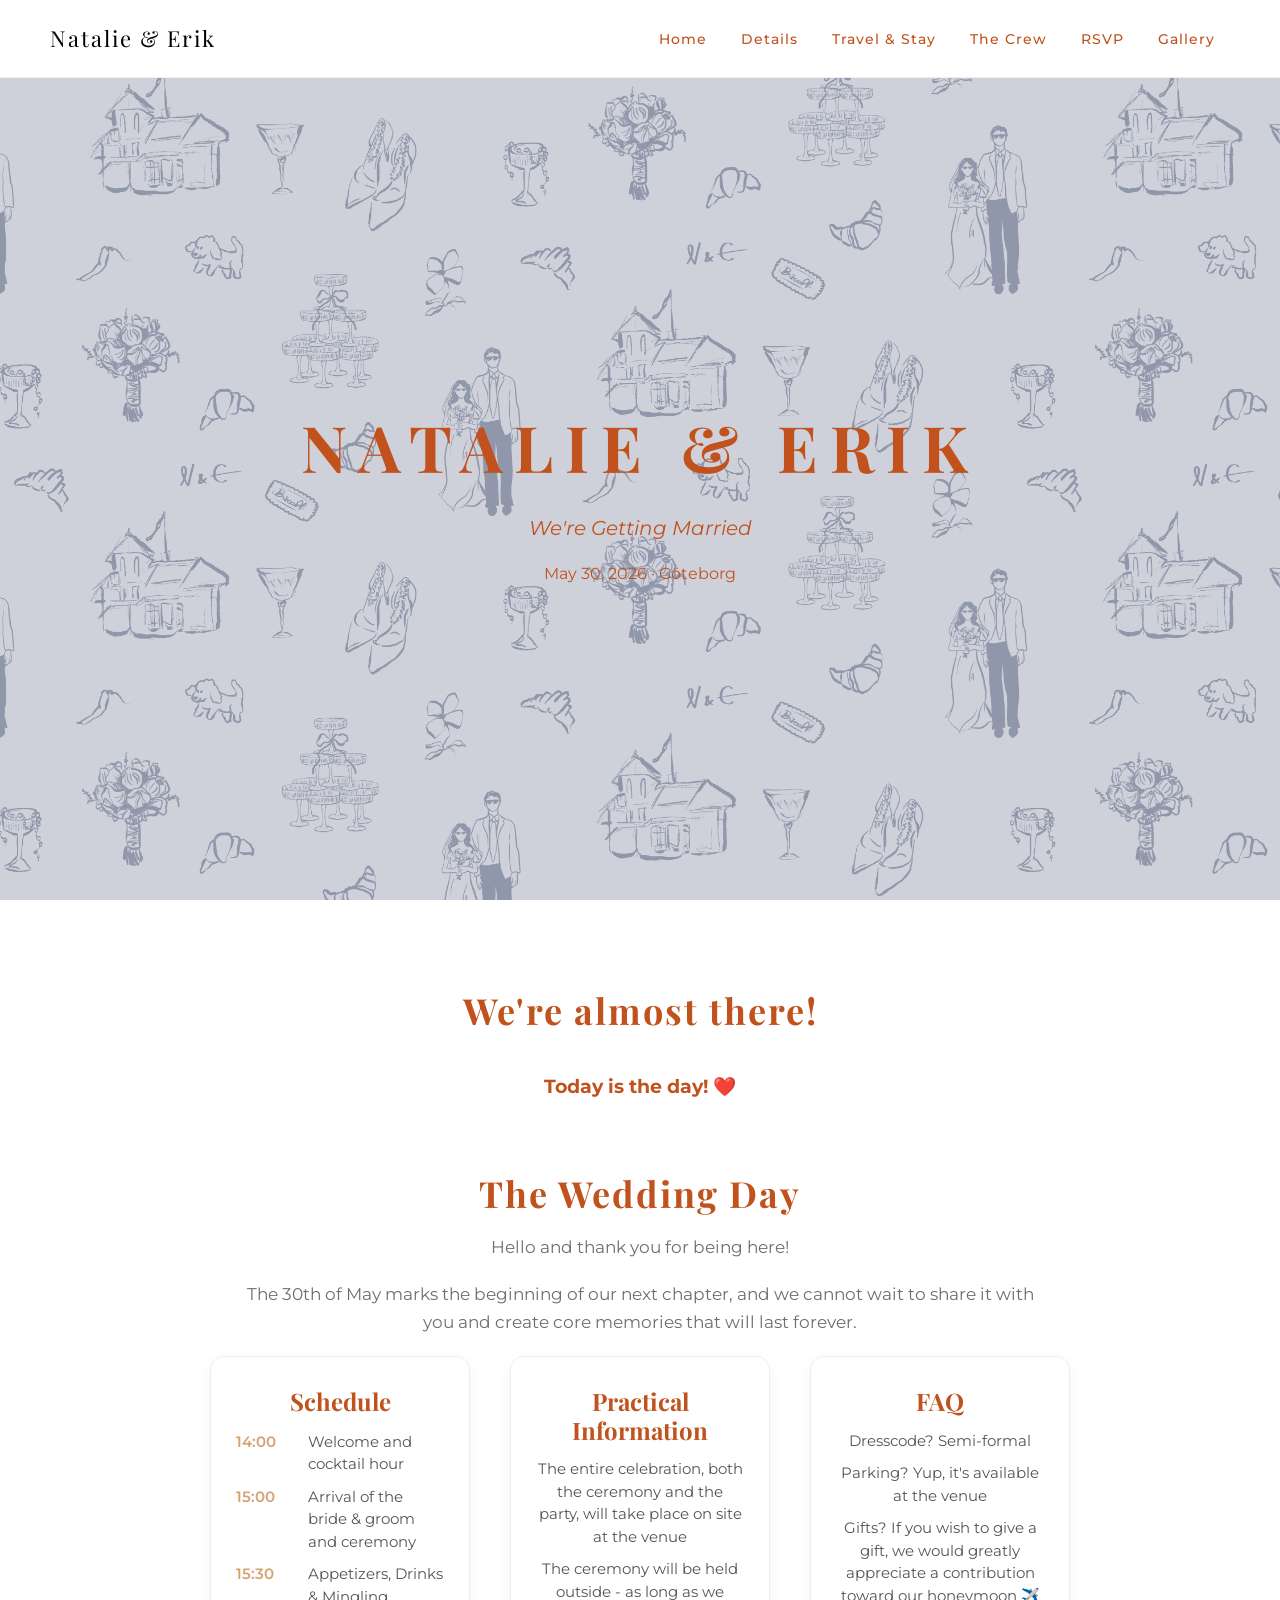
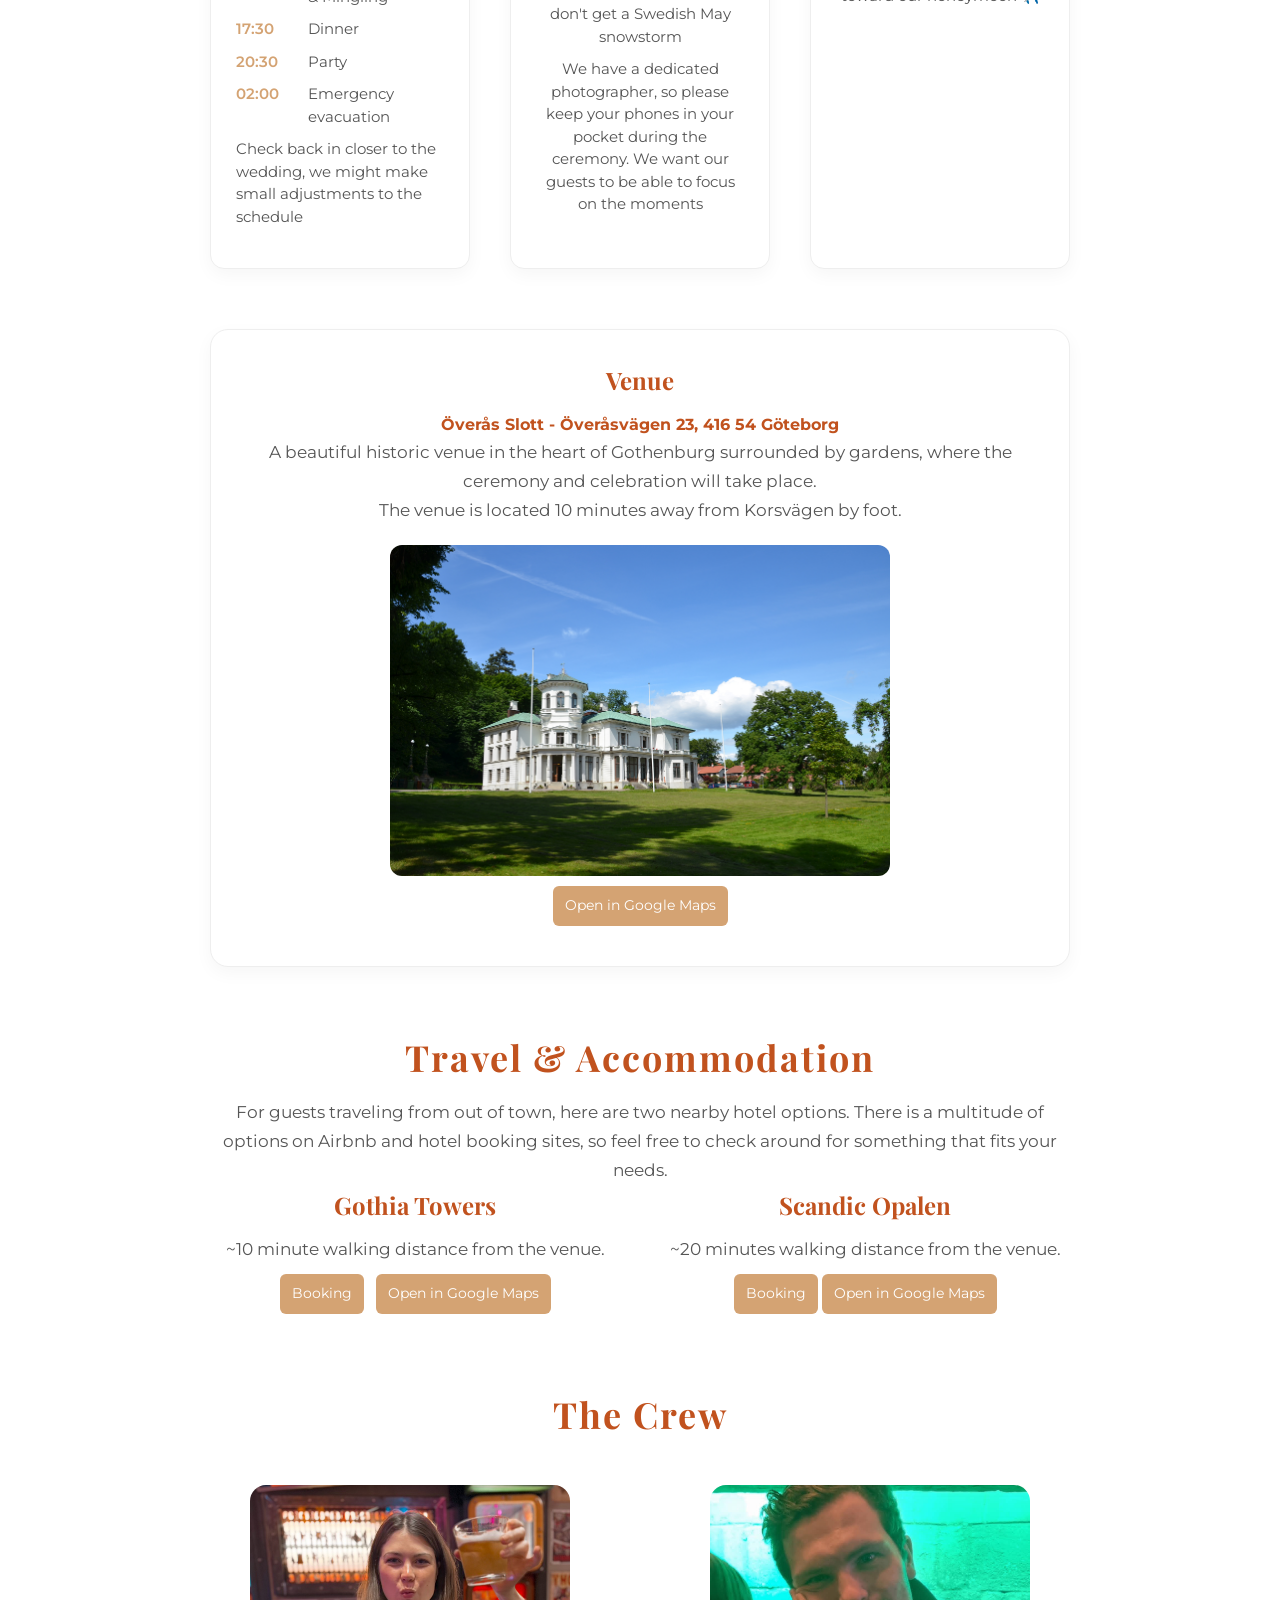
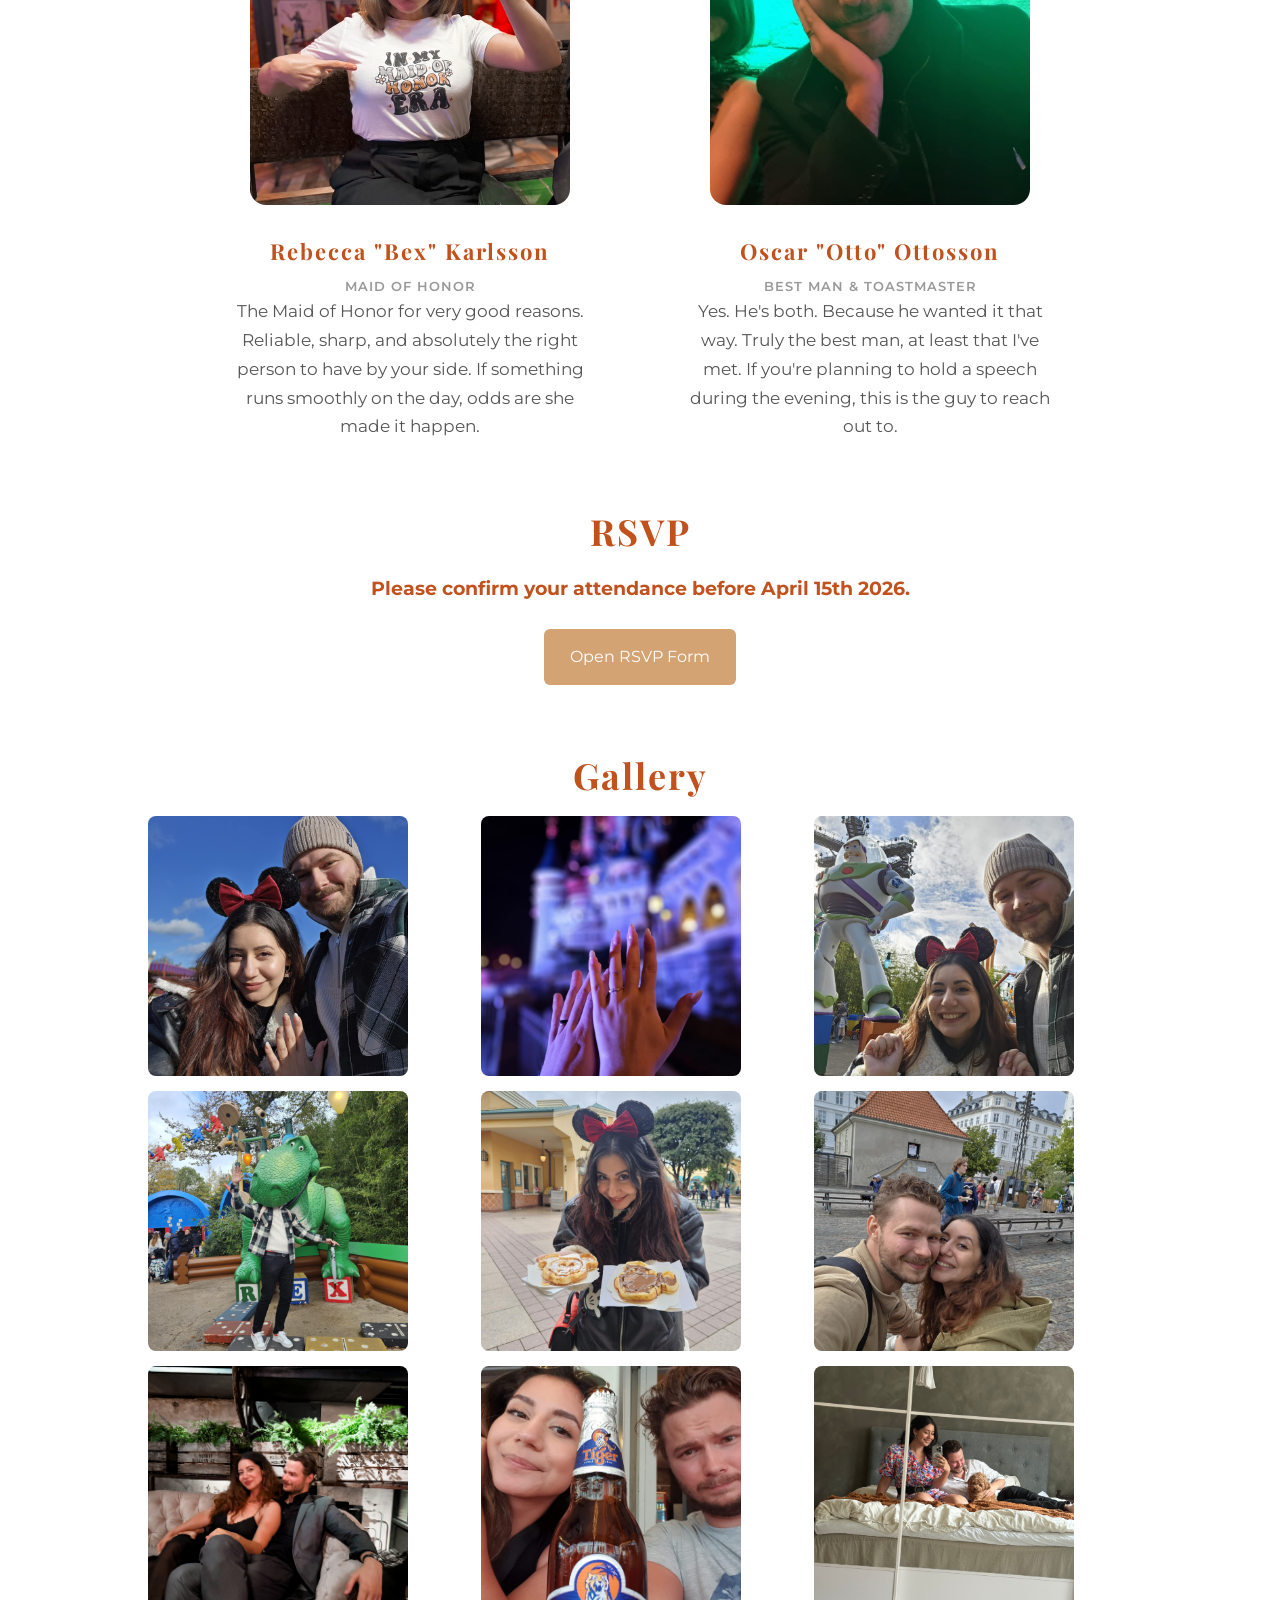
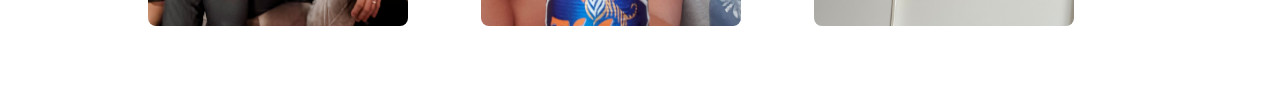
==== index.html @ 3e0910fe "modified:   css/style.css 	new file:   img/banner13.png 	modified:   index.html" ====
<!doctype html>
<html lang="en">
  <head>
    <meta charset="UTF-8" />
    <meta name="viewport" content="width=device-width, initial-scale=1.0" />
    <title>Natalie & Erik – Wedding</title>
    <link rel="stylesheet" href="css/style.css" />
    <!-- Google Fonts -->
    <link
      href="https://fonts.googleapis.com/css2?family=Playfair+Display:wght@400;500;700&family=Montserrat:wght@300;400;600&display=swap"
      rel="stylesheet"
    />
  </head>
  <body>
    <nav class="topnav">
      <div class="logo">Natalie & Erik</div>
      <div class="nav-links">
        <a href="#home">Home</a> <a href="#details">Details</a>
        <a href="#travel">Travel & Stay</a> <a href="#crew">The Crew</a>
        <a href="#rsvp">RSVP</a> <a href="#gallery">Gallery</a>
      </div>
    </nav>
    <section id="home" class="hero">
      <div class="hero-content">
        <h1>NATALIE & ERIK</h1>
        <p class="subtitle">We're Getting Married</p>
        <p class="date">May 30, 2026 · Göteborg</p>
      </div>
    </section>
    <section id="countdown" class="section countdown-section">
      <h2>We're almost there!</h2>
      <div id="timer" class="countdown-timer">
        <div><span id="days">0</span><small>Days</small></div>
        <div><span id="hours">0</span><small>Hours</small></div>
        <div><span id="minutes">0</span><small>Minutes</small></div>
        <div><span id="seconds">0</span><small>Seconds</small></div>
      </div>
    </section>
    <section id="details" class="section">
      <h2>The Wedding Day</h2>
      <div class="details-grid">
        <p class="details-intro">Hello and thank you for being here!</p>
        <p class="details-intro">
          The 30th of May marks the beginning of our next chapter, and we cannot
          wait to share it with you and create core memories that will last forever.
        </p>

        <div class="detail-card schedule-card">
          <h3>Schedule</h3>
          <ul class="schedule-list">
            <li><span>14:00</span>Welcome and cocktail hour</li>
            <li><span>15:00</span>Arrival of the bride & groom and ceremony</li>
            <li><span>15:30</span>Appetizers, Drinks & Mingling</li>
            <li><span>17:30</span>Dinner</li>
            <li><span>20:30</span>Party</li>
            <li><span>02:00</span>Emergency evacuation</li>
            <li>Check back in closer to the wedding, we might make small adjustments to the schedule</li>
        </div>
        <div class="detail-card">
          <h3>Practical Information</h3>
          <p>
            The entire celebration, both the ceremony and the party, will take
            place on site at the venue
          </p>
          <p>
            The ceremony will be held outside - as long as we don't get a
            Swedish May snowstorm
          </p>
          <p>
            We have a dedicated photographer, so please keep your phones in your
            pocket during the ceremony. We want our guests to be able to focus
            on the moments
          </p>
        </div>
        <div class="detail-card">
          <h3>FAQ</h3>
          <p>Dresscode? Semi-formal</p>
          <p>Parking? Yup, it's available at the venue</p>
          <p>
            Gifts? If you wish to give a gift, we would greatly appreciate a
            contribution toward our honeymoon ✈️
          </p>
        </div>
        <div class="venue-box">
          <div class="venue-info">
            <h3>Venue</h3>
            <h4>Överås Slott - Överåsvägen 23, 416 54 Göteborg</h4>
            <p>
              A beautiful historic venue in the heart of Gothenburg surrounded
              by gardens, where the ceremony and celebration will take place.
            </p>
            <p>The venue is located 10 minutes away from Korsvägen by foot.</p>
            <div class="venue-image">
              <img src="img/overos.jpg" alt="venue" />
            </div>
            <a
              class="clickable-link"
              href="https://maps.app.goo.gl/psm7CdMaWQZdPzrF9"
              target="_blank"
              >Open in Google Maps</a
            >
          </div>
        </div>
      </div>
    </section>
    <section id="travel" class="section">
      <h2>Travel & Accommodation</h2>
      <p>
        For guests traveling from out of town, here are two nearby hotel
        options. There is a multitude of options on Airbnb and hotel booking
        sites, so feel free to check around for something that fits your needs.
      </p>

      <div class="details-grid">
        <div>
          <h3>Gothia Towers</h3>
          <p>~10 minute walking distance from the venue.</p>
          <p>
            <a
              class="clickable-link"
              href="https://gothiatowers.com/bo/hotellrum/"
              target="_blank"
              rel="noopener"
            >
              Booking
            </a>
            &nbsp;
            <a
              class="clickable-link"
              href="https://maps.google.com/?q=Gothia+Towers+Gothenburg"
              target="_blank"
              rel="noopener"
            >
              Open in Google Maps
            </a>
          </p>
        </div>

        <div>
          <h3>Scandic Opalen</h3>
          <p>~20 minutes walking distance from the venue.</p>
          <p>
            <a
              class="clickable-link"
              href="https://www.scandichotels.com/sv/hotell/scandic-opalen?utm_source=google&utm_medium=cpc&utm_campaign=SE%20%7C%20Brand%20%7C%20Search%20%7C%20Generic&gad_source=1&gad_campaignid=710750127&gbraid=0AAAAAD-A6Ck0NJ1moUDxCS1W6ahyYxDcw&gclid=Cj0KCQiAkPzLBhD4ARIsAGfah8jTvmFyoLylD-J8qTLRBWQehwd7OXh9bQNm3VCk7MPAe_GUviAWPjMaAl88EALw_wcB#overview"
              target="_blank"
              rel="noopener"
            >
              Booking
            </a>
            <a
              class="clickable-link"
              href="https://maps.google.com/?q=Scandic+Opalen+Gothenburg"
              target="_blank"
              rel="noopener"
            >
              Open in Google Maps
            </a>
          </p>
        </div>
      </div>
    </section>

    <section id="crew" class="section crew-section">
      <h2>The Crew</h2>
      <div class="crew-grid">
        <div class="crew-member">
          <img src="img/maid-of-honor2.JPG" alt="Maid of honor" />
          <h3>Rebecca "Bex" Karlsson</h3>
          <p class="role">Maid of Honor</p>
          <p>
            The Maid of Honor for very good reasons. Reliable, sharp, and
            absolutely the right person to have by your side. If something runs
            smoothly on the day, odds are she made it happen.
          </p>
        </div>
        <div class="crew-member">
          <img src="img/best-man.jpg" alt="Best man" />
          <h3>Oscar "Otto" Ottosson</h3>
          <p class="role">Best man & Toastmaster</p>
          <p>
            Yes. He's both. Because he wanted it that way. Truly the best man,
            at least that I've met. If you're planning to hold a speech during
            the evening, this is the guy to reach out to.
          </p>
        </div>
      </div>
    </section>
    <section id="rsvp" class="section rsvp">
      <h2>RSVP</h2>
      <h3>Please confirm your attendance before April 15th 2026.</h3>
      <a class="rsvp-button" href="rsvp.html">Open RSVP Form</a>
    </section>
    <section id="gallery" class="section">
      <h2>Gallery</h2>
      <div class="gallery-grid">
        <img src="img/2.jpg" alt="Erik and Natalie 2" />
        <img src="img/3.jpg" alt="Erik and Natalie 3" />
        <img src="img/4.jpg" alt="Erik and Natalie 4" />
        <img src="img/5.jpg" alt="Erik and Natalie 5" />
        <img src="img/6.jpg" alt="Erik and Natalie 6" />
        <img src="img/7.jpg" alt="Erik and Natalie 7" />
        <img src="img/8.JPG" alt="Erik and Natalie 8" />
        <img src="img/9.JPG" alt="Erik and Natalie 9" />
        <img src="img/10.jpeg" alt="Erik and Natalie 10" />
      </div>
    </section>
    <script src="js/main.js"></script>
  </body>
</html>
---- css/style.css ----
/* GLOBAL */

:root {
    --page-bg: #cdd0db;
    --card-bg: #ffffff;
    --accent: #C1521E;
    --bigtext: #C1521E;
    --smalltext: #C1521E;
    --gettingmarriedtexts: #C1521E;
    --natalieerik: #C1521E;
}

* {
    margin: 0;
    padding: 0;
    box-sizing: border-box;
}

/* HERO */
.hero {
    height: 100vh;
    background: url("../img/banner11.png") center 63% /cover no-repeat;
    display: flex;
    justify-content: center;
    align-items: center;
    text-align: center;
    padding-top: 80px;
    /* offset for navbar */
}

html {
    scroll-behavior: smooth;
    scroll-padding-top: 100px;
}

body {
    font-family: 'Montserrat', sans-serif;
    background: var(--card-bg);
    color: var(--bigtext);
    line-height: 1.7;
}

/* NAVIGATION */
.topnav {
    width: 100%;
    padding: 20px 50px;
    background: white;
    border-bottom: 1px solid #eee;
    position: fixed;
    top: 0;
    left: 0;
    display: flex;
    justify-content: space-between;
    align-items: center;
    z-index: 1000;
}

.logo {
    font-family: 'Playfair Display', serif;
    font-size: 22px;
    letter-spacing: 2px;
    color: black;
}

.nav-links a {
    padding: 30px 15px;
    text-decoration: none;
    color: var(--smalltext);
    font-size: 14px;
    letter-spacing: 1px;
    font-weight: 500;
}

.nav-links a:hover {
    color: var(--accent);
    background: var(--page-bg);
}

.hero-content h1 {
    font-family: 'Playfair Display', serif;
    font-size: 64px;
    letter-spacing: 12px;
    color: var(--natalieerik);
}

.hero-content p {
    color: var(--gettingmarriedtexts);
}

.subtitle {
    margin-top: 10px;
    font-size: 20px;
    color: rgba(255, 255, 255, 0.85);
    font-style: italic;
}

.date {
    margin-top: 15px;
    font-size: 16px;
    color: rgba(255, 255, 255, 0.9);
}

/* SECTIONS */
.section {
    max-width: 900px;
    margin: 60px auto;
    padding: 0 20px;
    text-align: center;
}

.section h2 {
    font-family: 'Playfair Display', serif;
    margin-bottom: 10px;
    font-size: 36px;
    letter-spacing: 2px;
}

.section p {
    font-size: 17px;
    color: #555;
}

/* GRID FOR DETAILS & HOTELS */
.details-grid {

    display: grid;
    gap: 40px;
    grid-template-columns: repeat(auto-fit, minmax(250px, 1fr));
}

.details-grid h3 {
    font-family: 'Playfair Display', serif;
    font-size: 24px;
    margin-bottom: 10px;
}

.details-intro {
    grid-column: 1 / -1;
    /* span full width */
    max-width: 800px;
    margin: 0 auto;
    text-align: center;
    line-height: 1.6;
    opacity: 0.85;
    margin-bottom: -20px;
    /* pulls them closer together */
}

.venue-box {
    grid-column: 1 / -1;
    background: #ffffff;
    border: 1px solid #eee;
    border-radius: 18px;
    padding: 30px 25px;
    /* down from 35px */
    margin-top: 20px;
    box-shadow: 0 6px 18px rgba(0, 0, 0, 0.04);
}

.venue-image {
    margin-top: 20px;
    display: flex;
    justify-content: center;
}

.venue-image img {
    width: 100%;
    max-width: 500px;
    height: auto;
    border-radius: 12px;
    object-fit: cover;
}

.detail-card {
    background: #ffffff;
    border: 1px solid #eee;
    border-radius: 14px;
    padding: 30px 25px;
    text-align: center;
    box-shadow: 0 6px 18px rgba(0, 0, 0, 0.04);
    transition: transform 0.25s ease, box-shadow 0.25s ease;
}

.detail-card h3 {
    margin-bottom: 8px;
    line-height: 1.2;
}

.detail-card h4 {
    margin-bottom: 14px;
    font-size: 15px;
    font-weight: 500;
    color: #777;
}

.detail-card p {
    font-size: 15px;
    line-height: 1.5;
    color: #555;
    margin-top: 10px;
}

.detail-card p:first-of-type {
    margin-top: 14px;
}

.schedule-list {
    list-style: none;
    padding: 0;
    margin-top: 15px;
    text-align: left;
}

.schedule-list li {
    display: flex;
    gap: 12px;
    margin-bottom: 10px;
    font-size: 15px;
    line-height: 1.5;
    color: #555;
}

.schedule-list li span {
    min-width: 60px;
    font-weight: 600;
    color: #d4a373;
    /* your accent color */
}

/* RSVP */


.rsvp-button {
    display: inline-block;
    margin-top: 25px;
    background: #d4a373;
    color: white;
    padding: 14px 26px;
    border-radius: 6px;
    font-size: 16px;
    text-decoration: none;
}

.rsvp-button:hover {
    background: #b88555;
}

/* GALLERY GRID */
#gallery.section {
    max-width: 1400px;
    /* wider gallery */
    width: 80%;
    /* fill more of the screen */
}

.gallery-grid {
    margin-top: 5px;
    display: grid;
    gap: 15px;
    /* Automatically make columns depending on screen size */
    grid-template-columns: repeat(auto-fit, minmax(260px, 1fr));
}

.gallery-grid img {
    width: 260px;
    height: 260px;
    object-fit: cover;
    /* crops nicely */
    border-radius: 8px;
    transition: transform 0.3s ease, opacity 0.3s ease;
    cursor: pointer;
}

.gallery-grid img:hover {
    transform: scale(1.03);
    opacity: 0.9;
}

/* --- THE CREW SECTION --- */
.crew-grid {
    display: grid;
    grid-template-columns: repeat(auto-fit, minmax(260px, 1fr));
    gap: 60px;
    align-items: start;
    justify-items: center;
    margin-top: 40px;
}

.crew-member {
    max-width: 360px;
    text-align: center;
}

.crew-member img {
    height: 320px;
    width: 320px;
    border-radius: 16px;
    object-fit: cover;
}

.crew-member h3 {
    margin-top: 20px;
    font-family: 'Playfair Display', serif;
    font-size: 22px;
    letter-spacing: 2px;
}

.crew-member .role {
    margin-top: 4px;
    font-size: 13px;
    font-weight: 600;
    letter-spacing: 1px;
    text-transform: uppercase;
    color: #999;
}

.crew-member .bio {
    margin-top: 12px;
    font-size: 15px;
    line-height: 1.55;
    color: #555;
}

.clickable-link {
    display: inline-block;
    margin-top: 10px;
    margin-bottom: 10px;
    padding: 8px 12px;
    background: #d4a373;
    color: white;
    border-radius: 6px;
    text-decoration: none;
    font-size: 14px;
    transition: background 0.2s ease;
}

.clickable-link:hover {
    background: #c08d5f;
}

/* COUNTDOWN SECTION */
.countdown-section {
    margin-top: 80px;
}

.countdown-timer {
    display: flex;
    justify-content: center;
    gap: 30px;
    margin-top: 30px;
}

.countdown-timer div {
    background: #ffffff;
    padding: 20px 25px;
    border-radius: 12px;
    border: 1px solid #eee;
    text-align: center;
    min-width: 90px;
    box-shadow: 0 4px 12px rgba(0, 0, 0, 0.05);
}

.countdown-timer span {
    font-size: 32px;
    font-weight: 600;
    display: block;
    font-family: "Playfair Display", serif;
    color: #d4a373;
    /* Your highlight color */
}

.countdown-timer small {
    font-size: 12px;
    letter-spacing: 1px;
    text-transform: uppercase;
    color: #777;
}

/* RSVP SECTION */
.rsvp-section {
    text-align: center;
    margin-top: 100px;
}

.rsvp-section h2 {
    font-family: 'Playfair Display', serif;
    font-size: 40px;
    letter-spacing: 2px;
    color: #2a2a2a;
}

.rsvp-subtitle {
    font-size: 16px;
    opacity: 0.7;
    margin-top: 10px;
    margin-bottom: 40px;
    font-style: italic;
}

/* Elegant frame around Google Form */
.rsvp-frame {
    max-width: 700px;
    margin: 0 auto;
    background: #ffffff;
    padding: 30px 20px 20px 20px;
    border-radius: 20px;
    border: 2px solid rgba(212, 163, 115, 0.4);
    /* soft gold border */
    box-shadow: 0 8px 25px rgba(0, 0, 0, 0.06);
}

/* Make iframe resize nicely */
.rsvp-frame iframe {
    width: 100%;
    height: 900px;
    /* adjust based on form length */
    border: none;
    border-radius: 12px;
}

/* Combined info split card */
.combined-info-card {
    grid-column: 1 / -1;
}

.combined-grid {
    display: grid;
    grid-template-columns: 1fr 1fr;
    gap: 30px;
    margin-top: 10px;
}

.combined-col h3 {
    margin-bottom: 12px;
}

.combined-col p {
    font-size: 15px;
    line-height: 1.5;
    color: #555;
    margin-top: 10px;
}

/* ----------------------------- */
/* MOBILE FIXES */
/* ----------------------------- */
@media (max-width: 768px) {
    .details-intro {
        margin-bottom: 12px;
    }

    body {
        padding-top: 70px;
    }

    .details-intro:last-child {
        margin-bottom: 0;
    }

    /* NAV: make it breathable + wrap nicely */
    .topnav {
        padding: 12px 16px;
        flex-direction: column;
        gap: 10px;
        align-items: center;
    }

    html {
        scroll-padding-top: 145px;
        /* adjust if needed */
    }

    .logo {
        font-size: 18px;
        letter-spacing: 1px;
        text-align: center;
    }

    .nav-links {
        display: flex;
        flex-wrap: wrap;
        justify-content: center;
        gap: 6px 10px;
    }

    .nav-links a {
        padding: 8px 10px;
        font-size: 12px;
    }

    /* HERO: make headline fit */
    .hero-content h1 {
        font-size: 36px;
        letter-spacing: 6px;
        padding: 0 10px;
    }

    .subtitle {
        font-size: 16px;
    }

    .date {
        font-size: 14px;
    }

    /* SECTIONS: reduce huge desktop margins */
    .section {
        margin: 70px auto;
        padding: 0 16px;
    }

    .section h2 {
        font-size: 28px;
    }

    /* COUNTDOWN: allow wrap instead of squeezing */
    .countdown-timer {
        flex-wrap: wrap;
        gap: 12px;
    }

    .countdown-timer div {
        min-width: 120px;
        padding: 14px 16px;
    }

    /* DETAILS GRID: slightly tighter spacing */
    .details-grid {
        gap: 18px;
    }

    /* GALLERY: your imgs have fixed width/height — make them fluid on mobile */
    .gallery-grid img {
        width: 100%;
        height: auto;
        aspect-ratio: 1 / 1;
        /* keeps square feel */
    }

    /* CREW: images should be responsive */
    .crew-member img {
        width: 100%;
        max-width: 320px;
        height: auto;
        aspect-ratio: 1 / 1;
    }
}
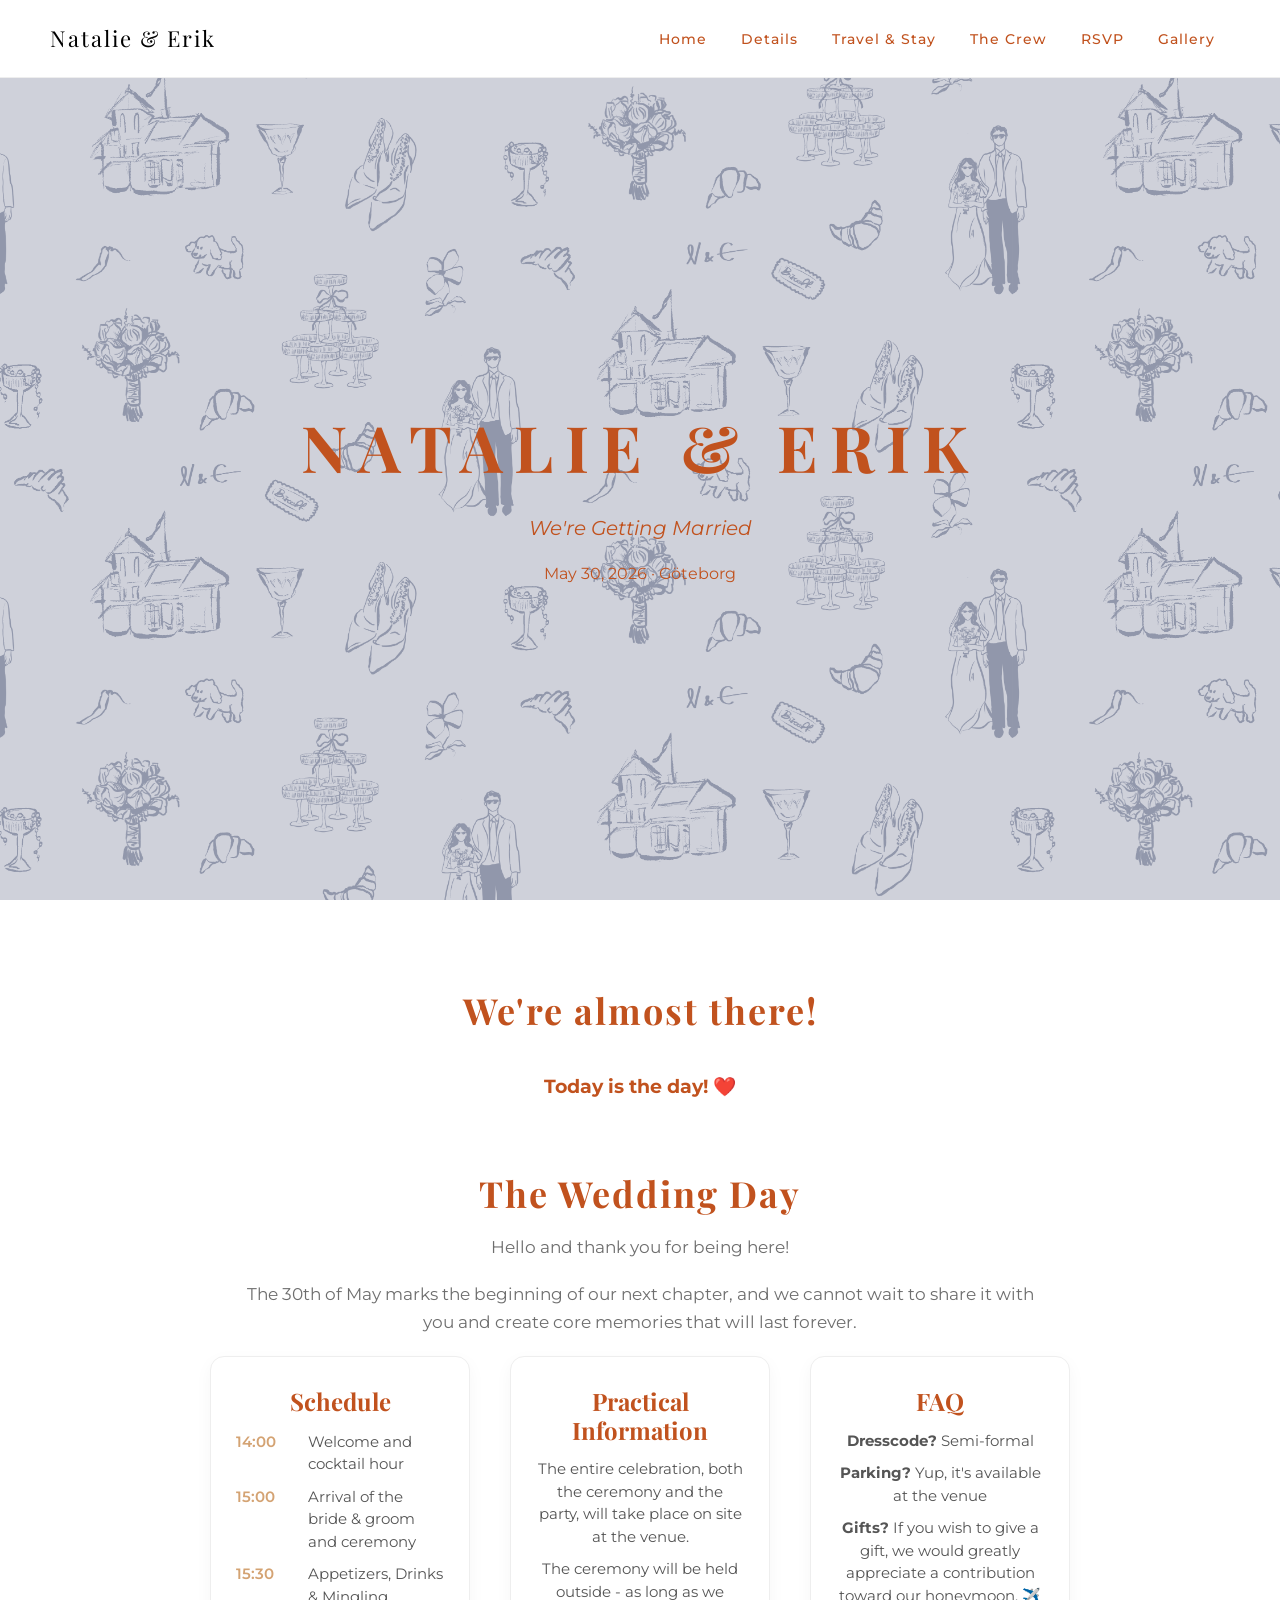
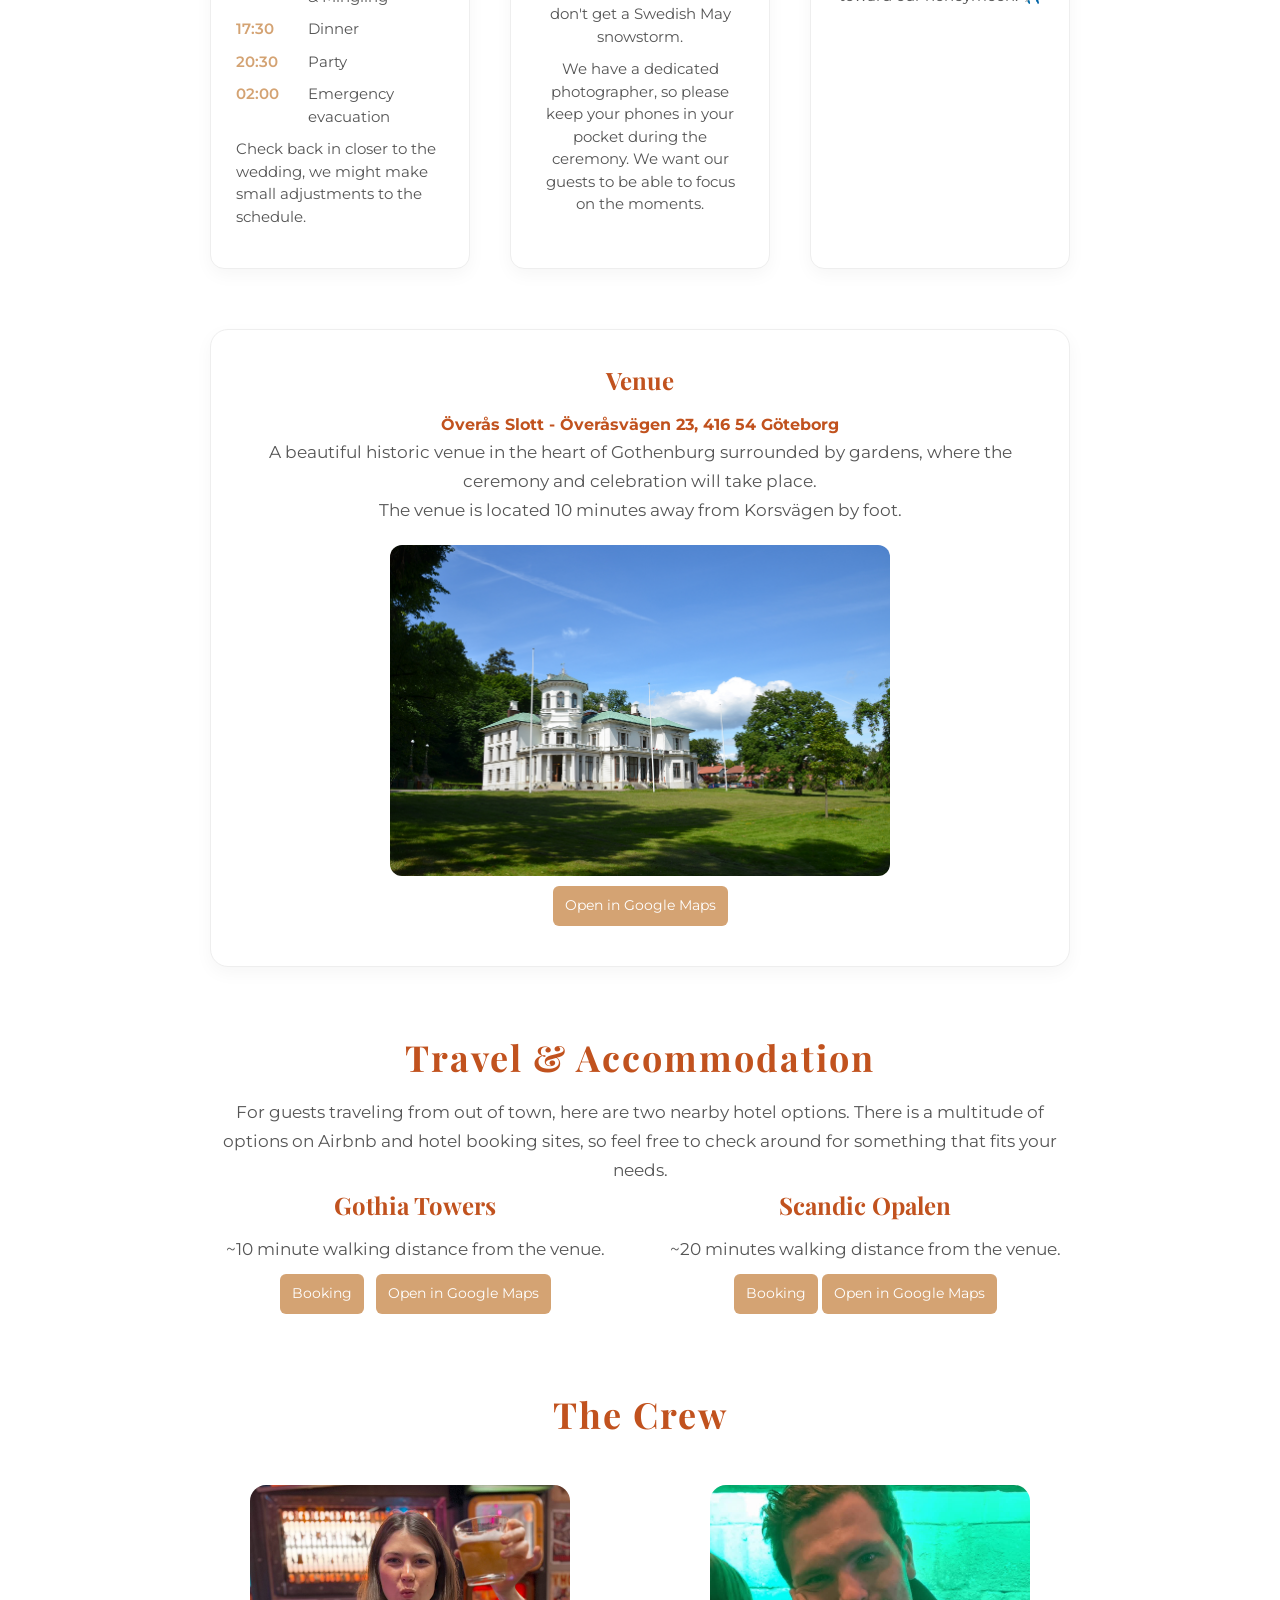
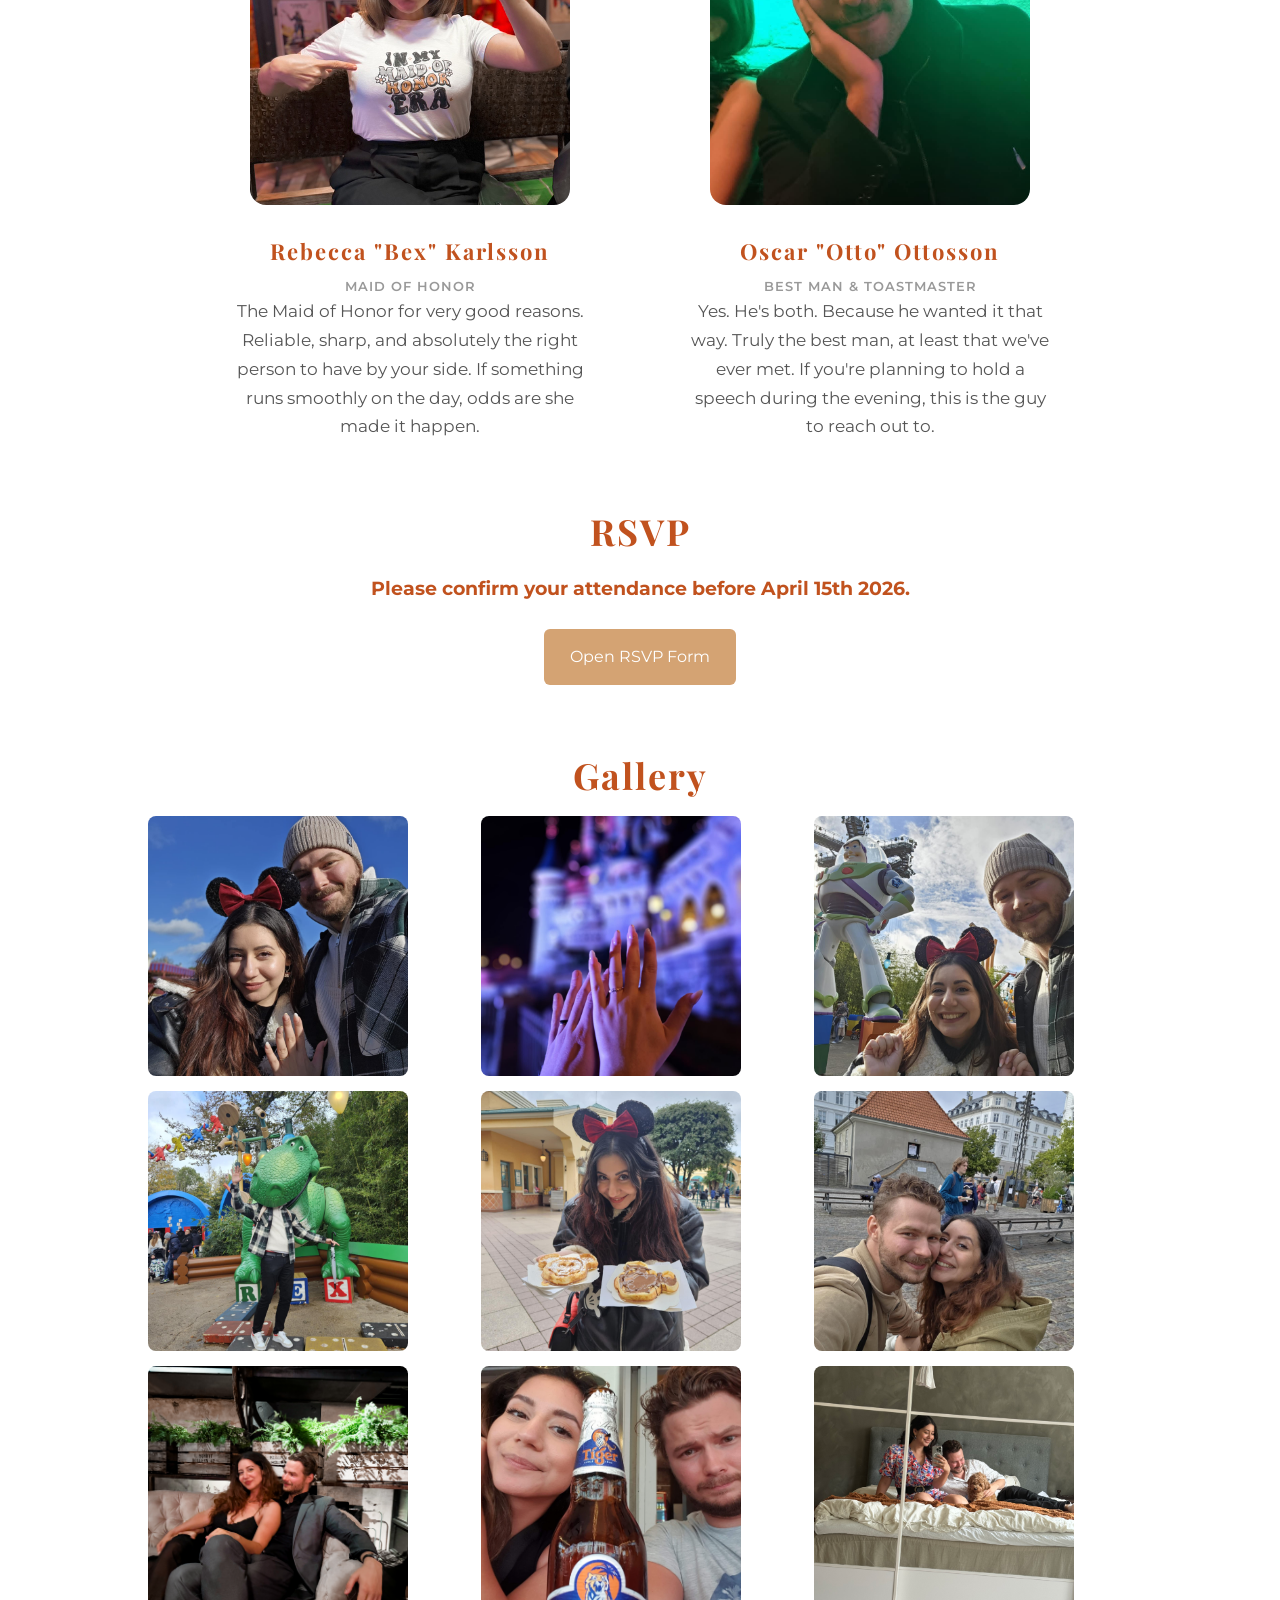
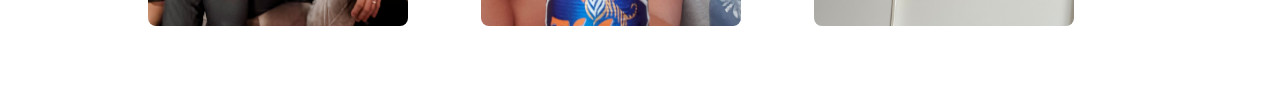
==== commit 51bdcdfc: "modified:   index.html" ====
--- a/index.html
+++ b/index.html
@@ -54,31 +54,31 @@
             <li><span>17:30</span>Dinner</li>
             <li><span>20:30</span>Party</li>
             <li><span>02:00</span>Emergency evacuation</li>
-            <li>Check back in closer to the wedding, we might make small adjustments to the schedule</li>
+            <li>Check back in closer to the wedding, we might make small adjustments to the schedule.</li>
         </div>
         <div class="detail-card">
           <h3>Practical Information</h3>
           <p>
             The entire celebration, both the ceremony and the party, will take
-            place on site at the venue
+            place on site at the venue.
           </p>
           <p>
             The ceremony will be held outside - as long as we don't get a
-            Swedish May snowstorm
+            Swedish May snowstorm.
           </p>
           <p>
             We have a dedicated photographer, so please keep your phones in your
             pocket during the ceremony. We want our guests to be able to focus
-            on the moments
+            on the moments.
           </p>
         </div>
         <div class="detail-card">
           <h3>FAQ</h3>
-          <p>Dresscode? Semi-formal</p>
-          <p>Parking? Yup, it's available at the venue</p>
-          <p>
-            Gifts? If you wish to give a gift, we would greatly appreciate a
-            contribution toward our honeymoon ✈️
+          <p><strong>Dresscode?</strong> Semi-formal</p>
+          <p><strong>Parking?</strong> Yup, it's available at the venue</p>
+          <p>
+            <strong>Gifts?</strong> If you wish to give a gift, we would greatly appreciate a
+            contribution toward our honeymoon. ✈️
           </p>
         </div>
         <div class="venue-box">
@@ -180,7 +180,7 @@
           <p class="role">Best man & Toastmaster</p>
           <p>
             Yes. He's both. Because he wanted it that way. Truly the best man,
-            at least that I've met. If you're planning to hold a speech during
+            at least that we've ever met. If you're planning to hold a speech during
             the evening, this is the guy to reach out to.
           </p>
         </div>
--- a/css/style.css
+++ b/css/style.css
@@ -490,13 +490,13 @@
 
     /* HERO: make headline fit */
     .hero-content h1 {
-        font-size: 36px;
+        font-size: 45px;
         letter-spacing: 6px;
         padding: 0 10px;
     }
 
     .subtitle {
-        font-size: 16px;
+        font-size: 25px;
     }
 
     .date {
@@ -513,6 +513,9 @@
         font-size: 28px;
     }
 
+.section p {
+    font-size: 15px;
+}
     /* COUNTDOWN: allow wrap instead of squeezing */
     .countdown-timer {
         flex-wrap: wrap;
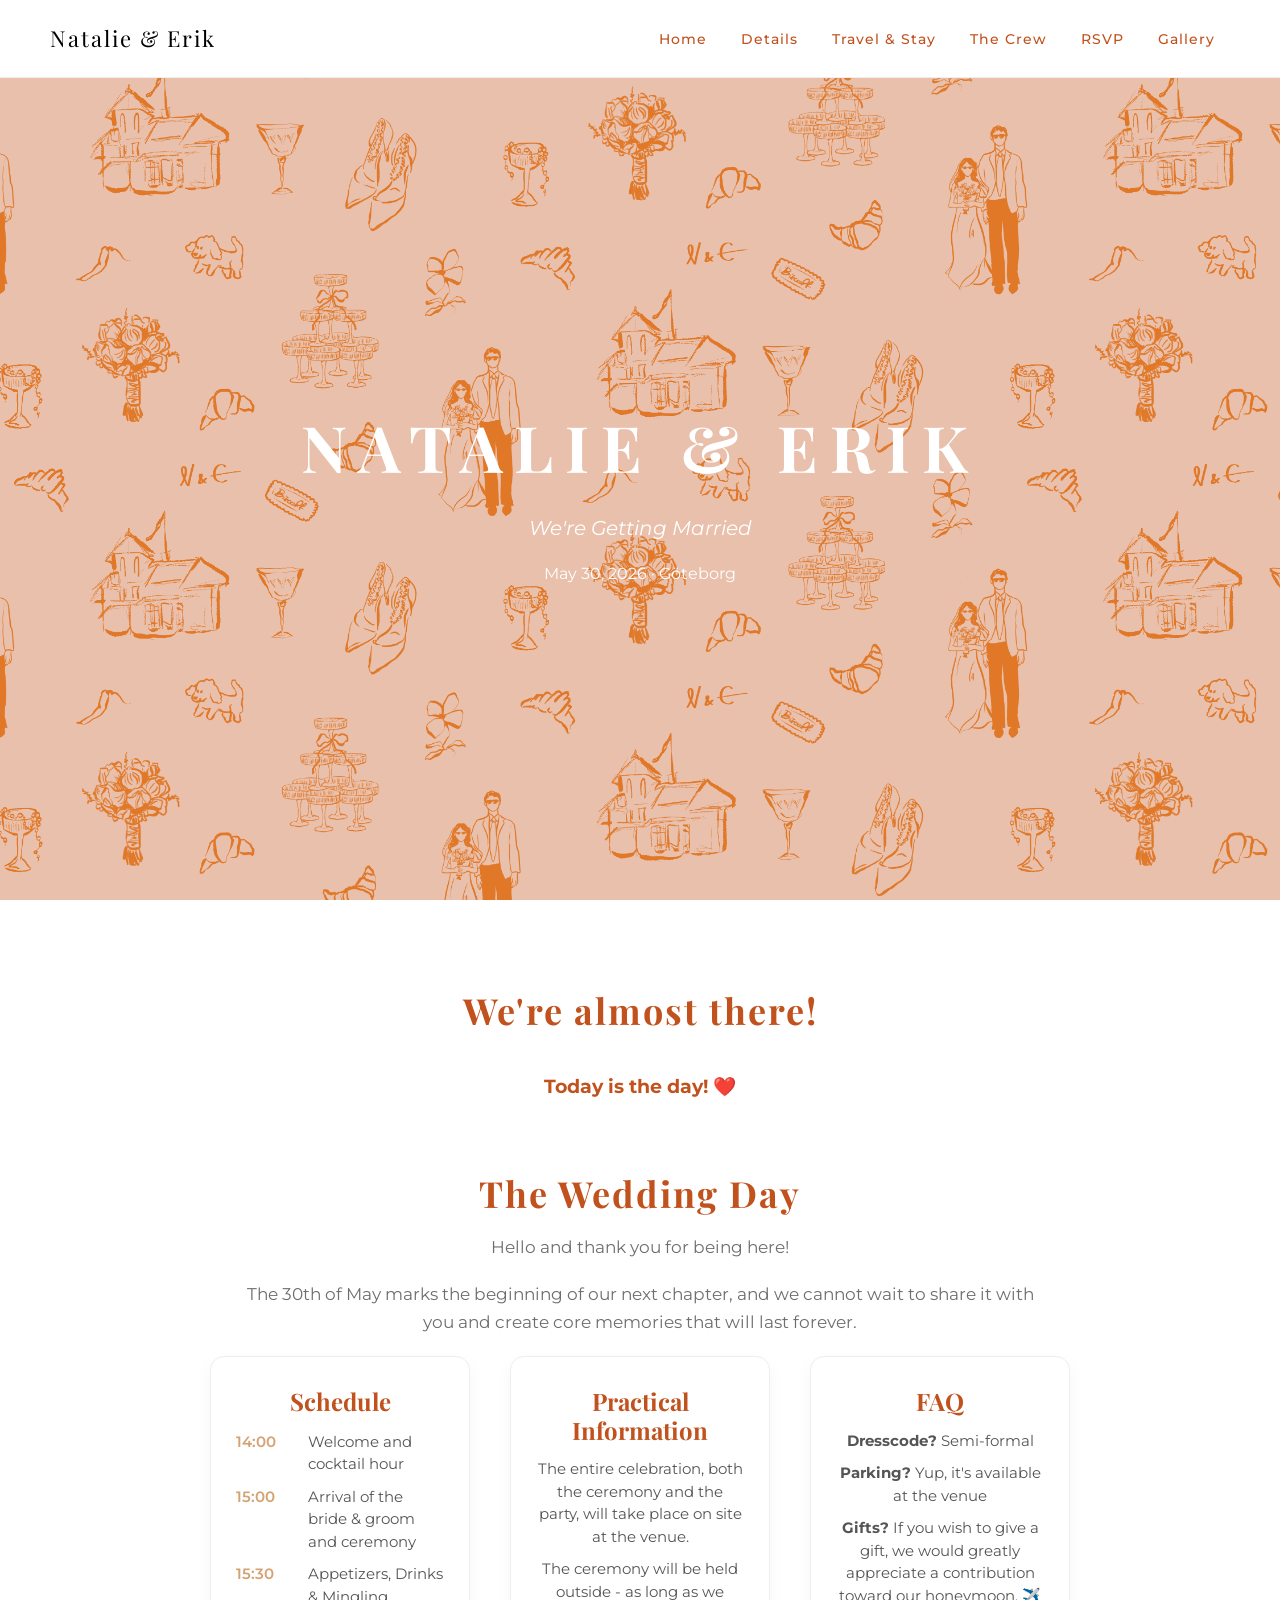
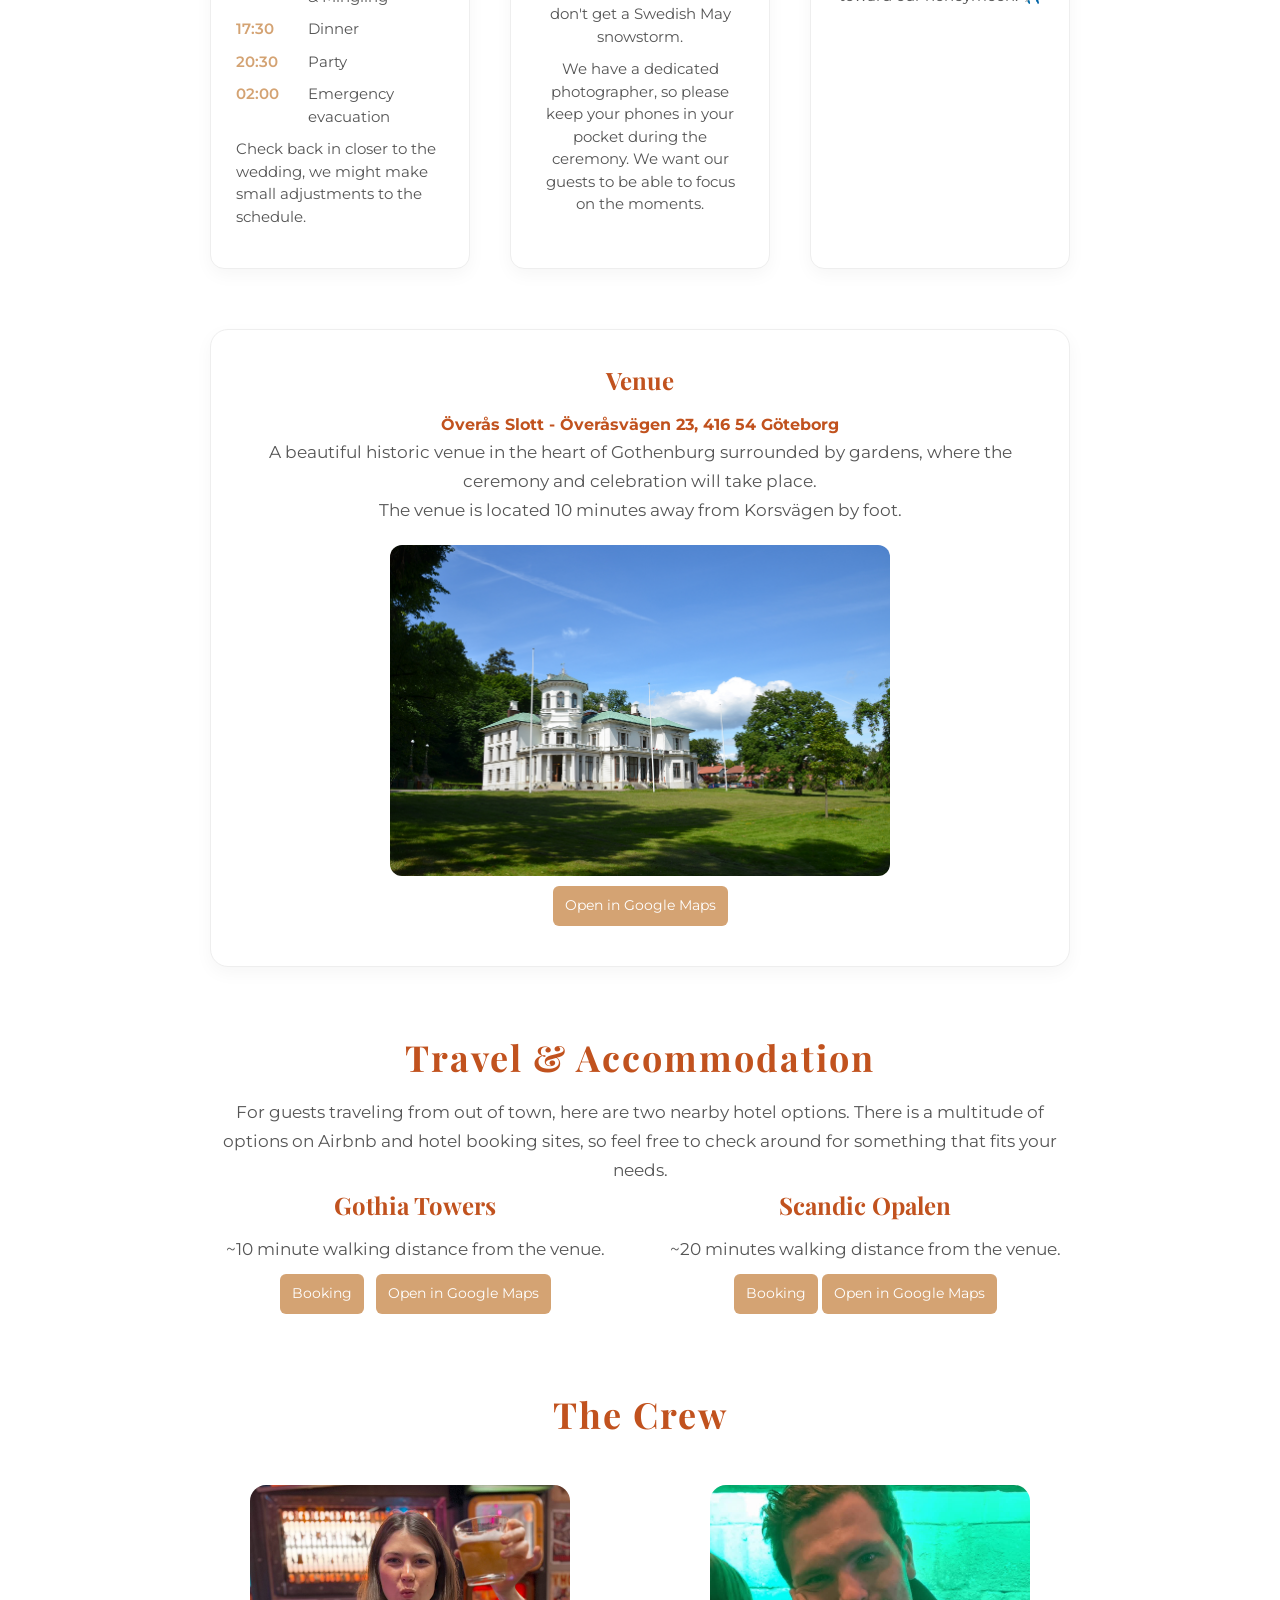
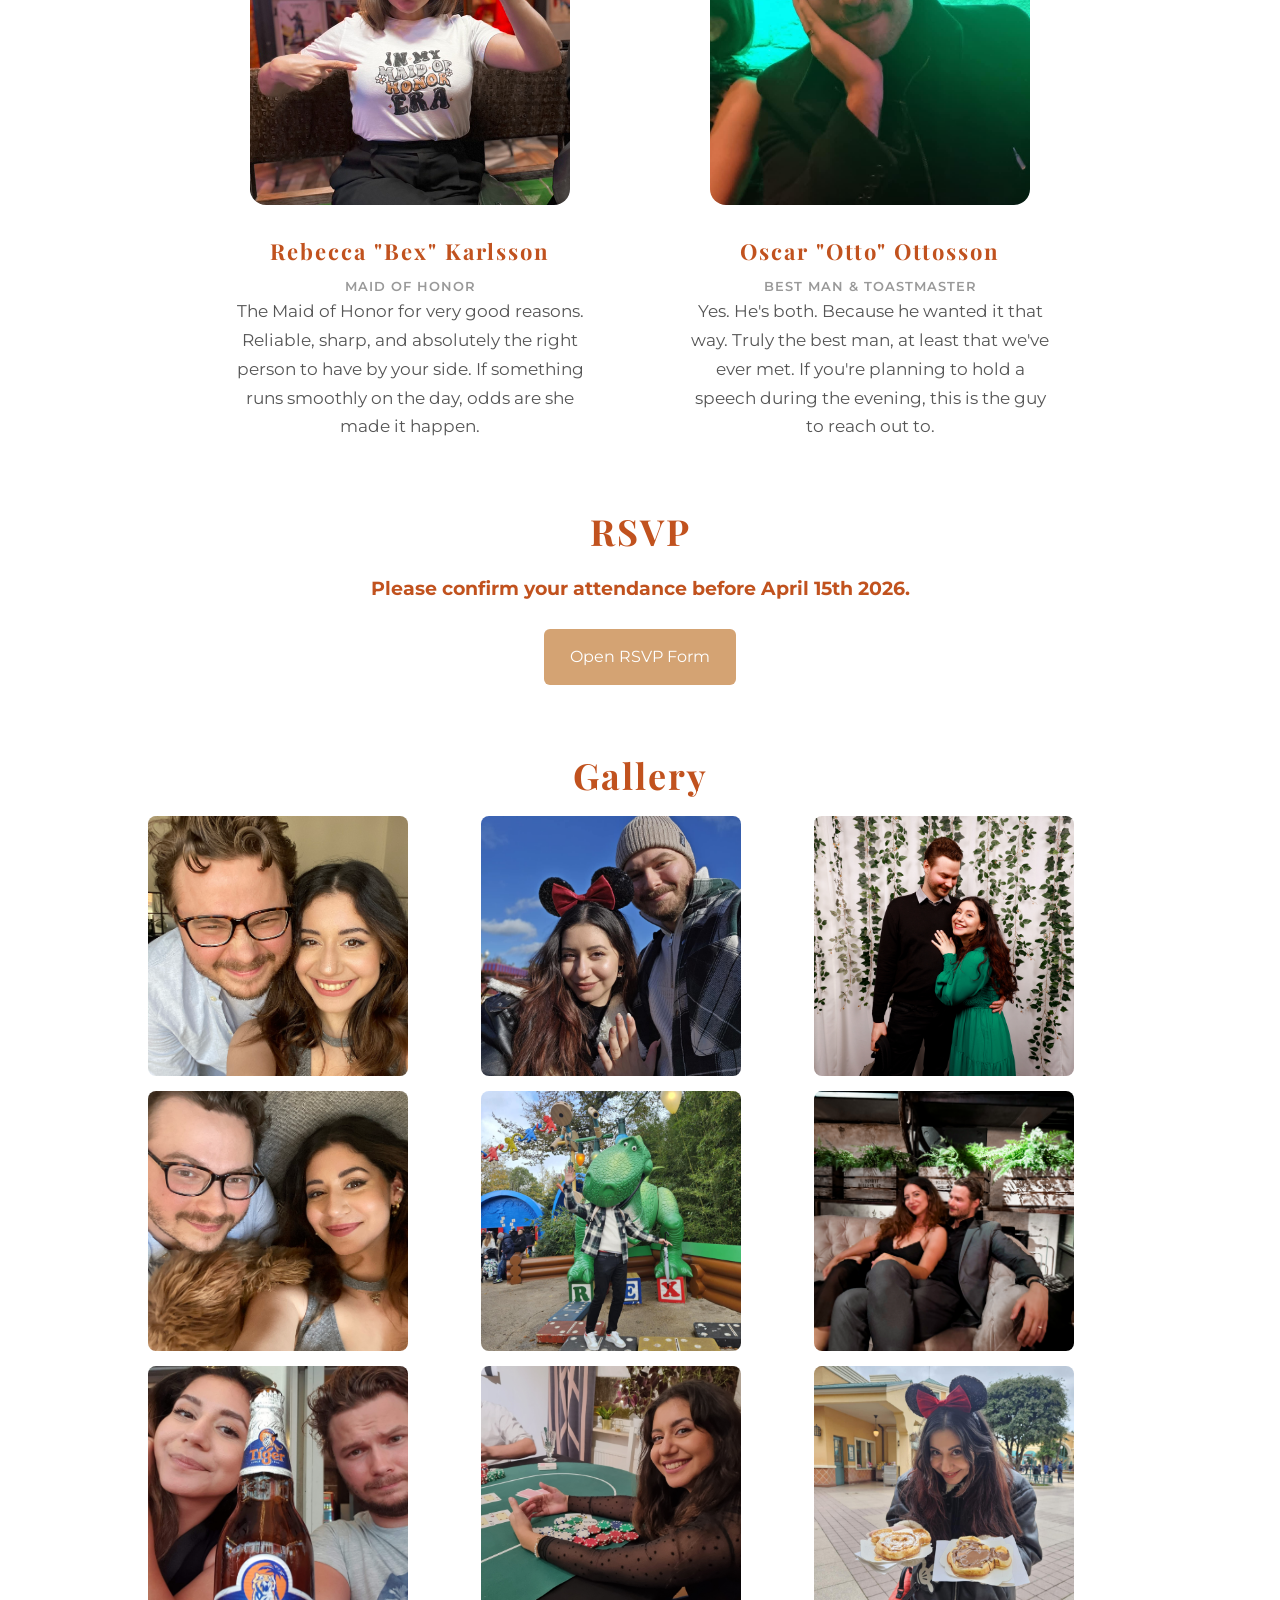
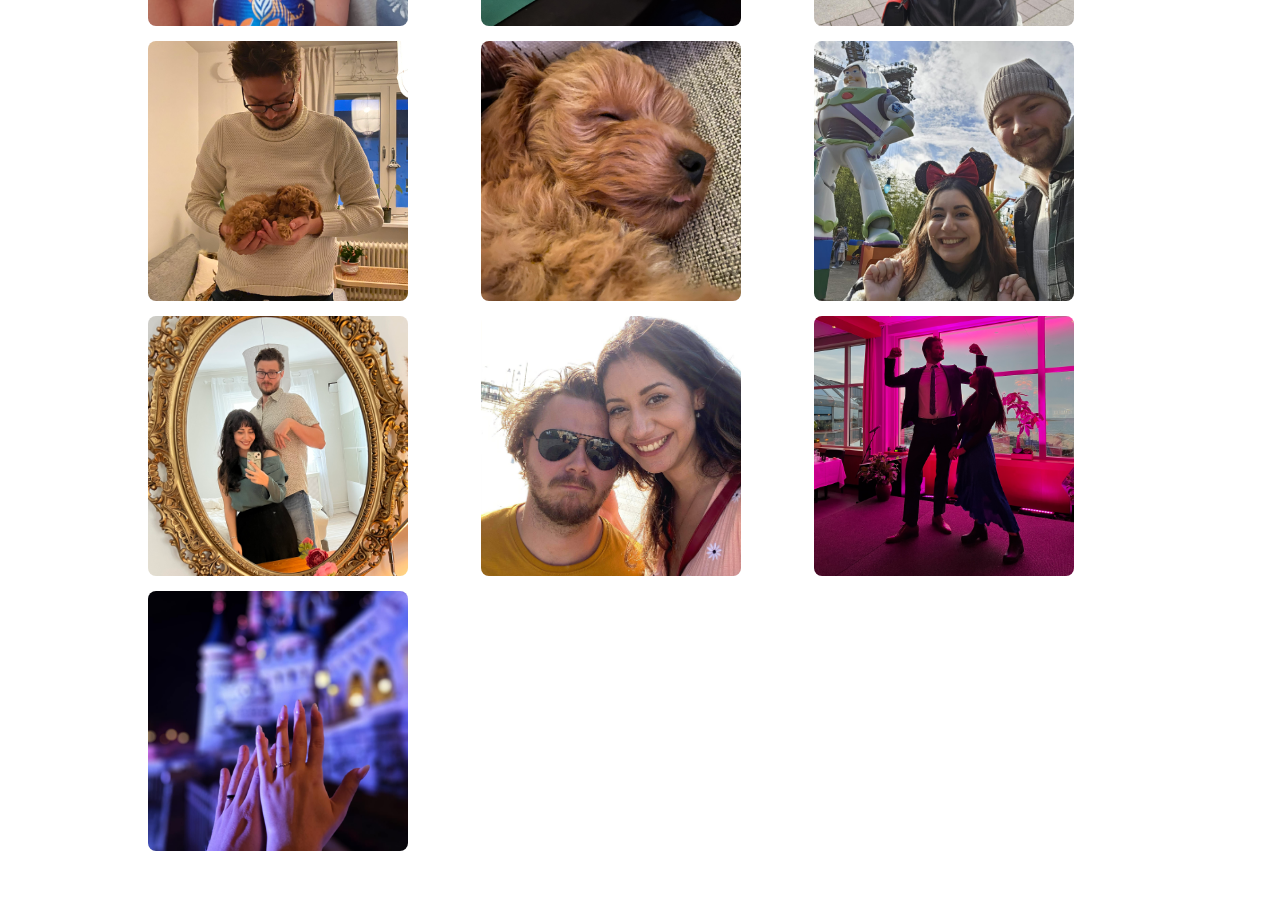
==== commit 009152b5: "modified:   css/style.css 	new file:   img/11.jpg 	new file:   img/12.jpg 	new file:   img/13.jpg 	n" ====
--- a/index.html
+++ b/index.html
@@ -193,16 +193,23 @@
     </section>
     <section id="gallery" class="section">
       <h2>Gallery</h2>
-      <div class="gallery-grid">
+      <div class="gallery-grid">        
+        <img src="img/14.jpg" alt="Erik and Natalie 14" />
         <img src="img/2.jpg" alt="Erik and Natalie 2" />
-        <img src="img/3.jpg" alt="Erik and Natalie 3" />
-        <img src="img/4.jpg" alt="Erik and Natalie 4" />
+        <img src="img/19.png" alt="Erik and Natalie 19" />
+        <img src="img/15.jpg" alt="Erik and Natalie 15" />
         <img src="img/5.jpg" alt="Erik and Natalie 5" />
-        <img src="img/6.jpg" alt="Erik and Natalie 6" />
-        <img src="img/7.jpg" alt="Erik and Natalie 7" />
         <img src="img/8.JPG" alt="Erik and Natalie 8" />
         <img src="img/9.JPG" alt="Erik and Natalie 9" />
-        <img src="img/10.jpeg" alt="Erik and Natalie 10" />
+        <img src="img/11.jpg" alt="Erik and Natalie 11" />
+        <img src="img/6.jpg" alt="Erik and Natalie 6" />
+        <img src="img/12.jpg" alt="Erik and Natalie 12" />
+        <img src="img/13.jpg" alt="Erik and Natalie 13" />
+        <img src="img/4.jpg" alt="Erik and Natalie 4" />
+        <img src="img/16.jpg" alt="Erik and Natalie 16" />
+        <img src="img/17.jpg" alt="Erik and Natalie 17" />
+        <img src="img/20.png" alt="Erik and Natalie 20" />
+        <img src="img/3.jpg" alt="Erik and Natalie 3" />
       </div>
     </section>
     <script src="js/main.js"></script>
--- a/css/style.css
+++ b/css/style.css
@@ -6,8 +6,8 @@
     --accent: #C1521E;
     --bigtext: #C1521E;
     --smalltext: #C1521E;
-    --gettingmarriedtexts: #C1521E;
-    --natalieerik: #C1521E;
+    --gettingmarriedtexts: #ffffff;
+    --natalieerik: #ffffff;
 }
 
 * {
@@ -19,7 +19,7 @@
 /* HERO */
 .hero {
     height: 100vh;
-    background: url("../img/banner11.png") center 63% /cover no-repeat;
+    background: url("../img/banner13.png") center 63% /cover no-repeat;
     display: flex;
     justify-content: center;
     align-items: center;
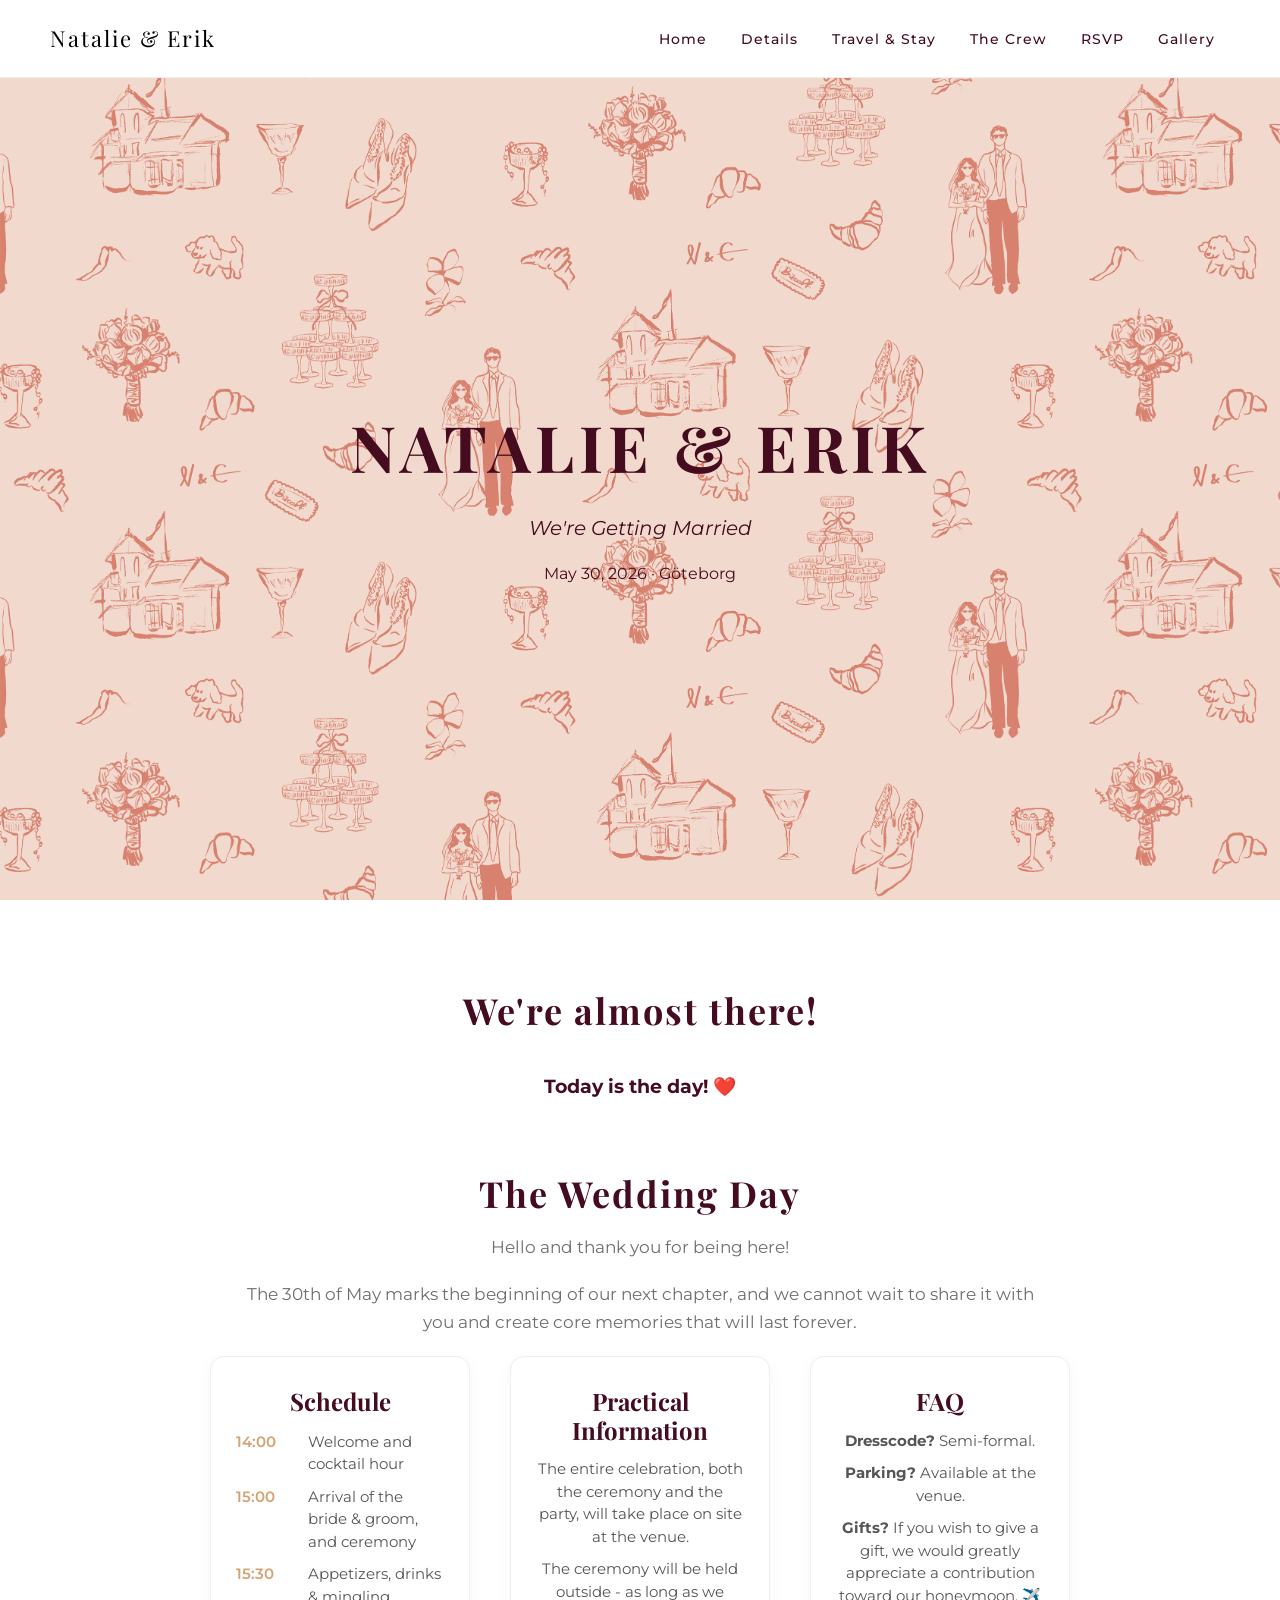
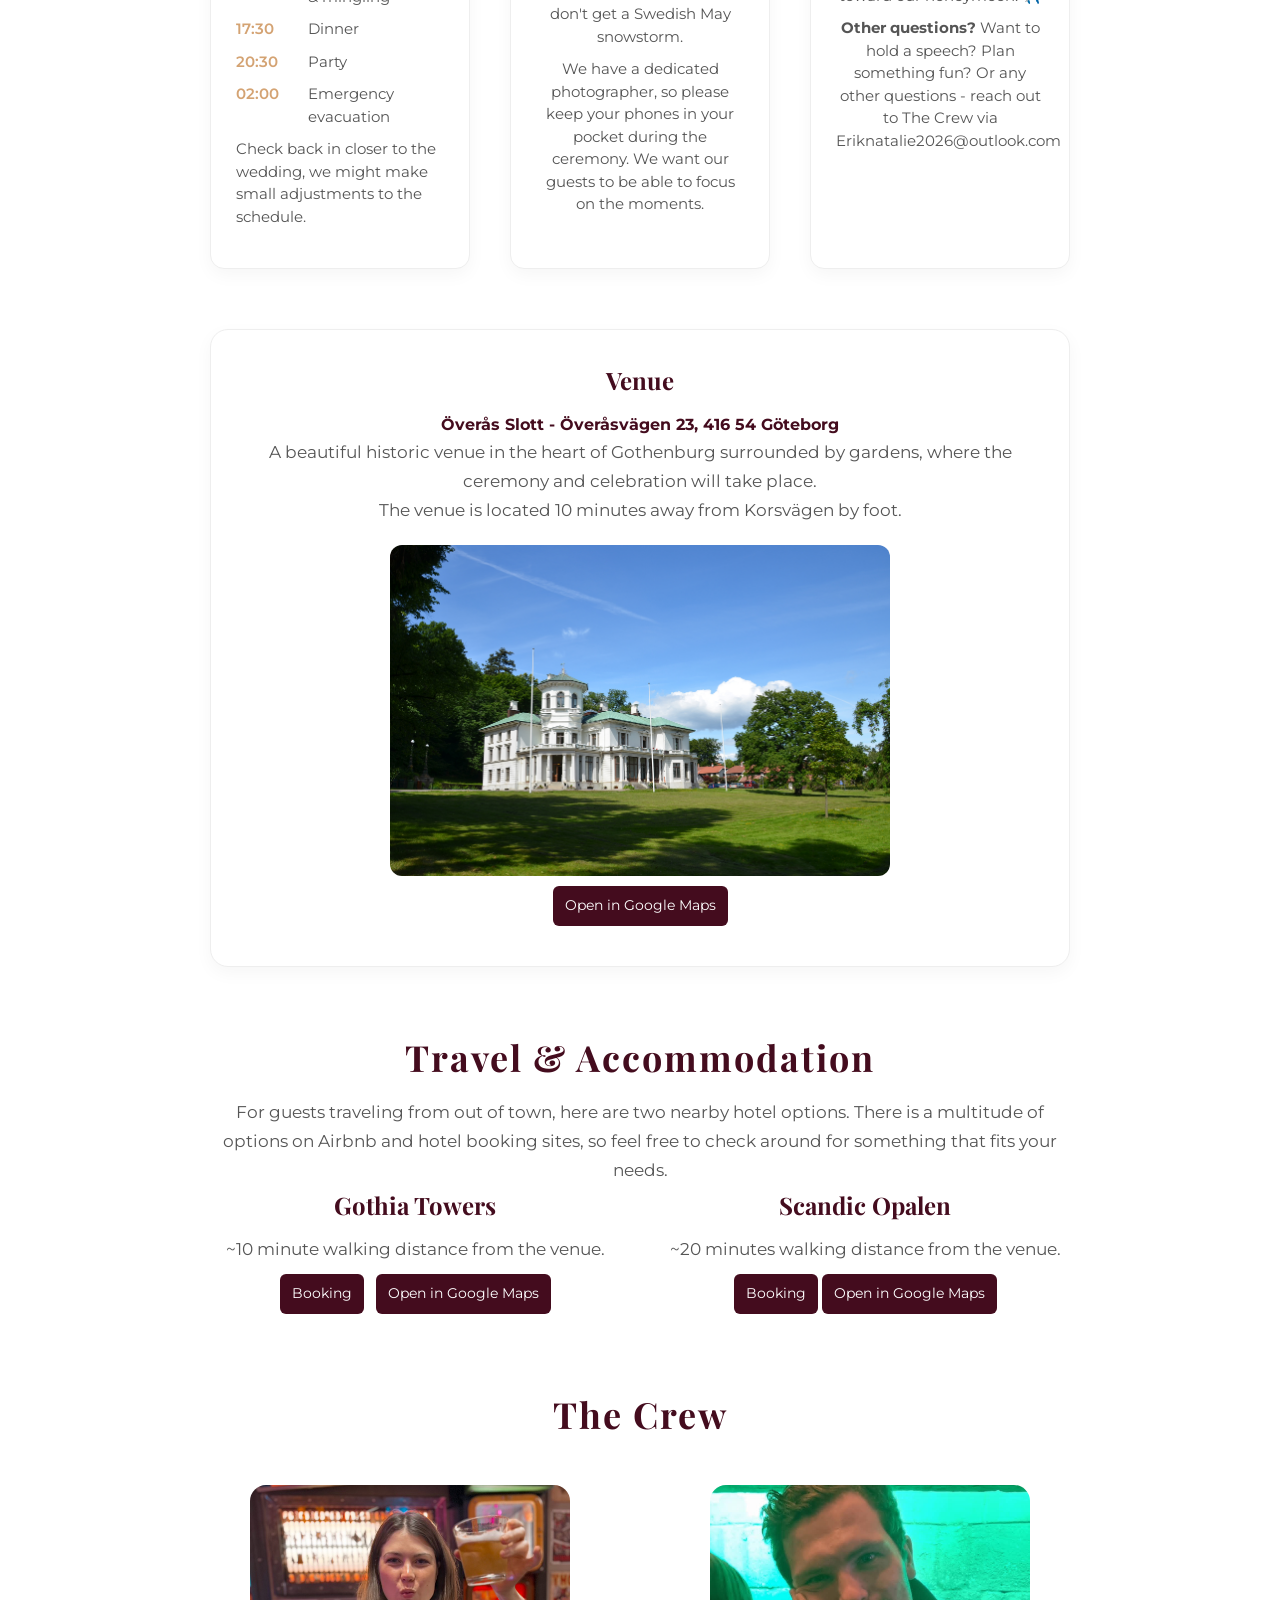
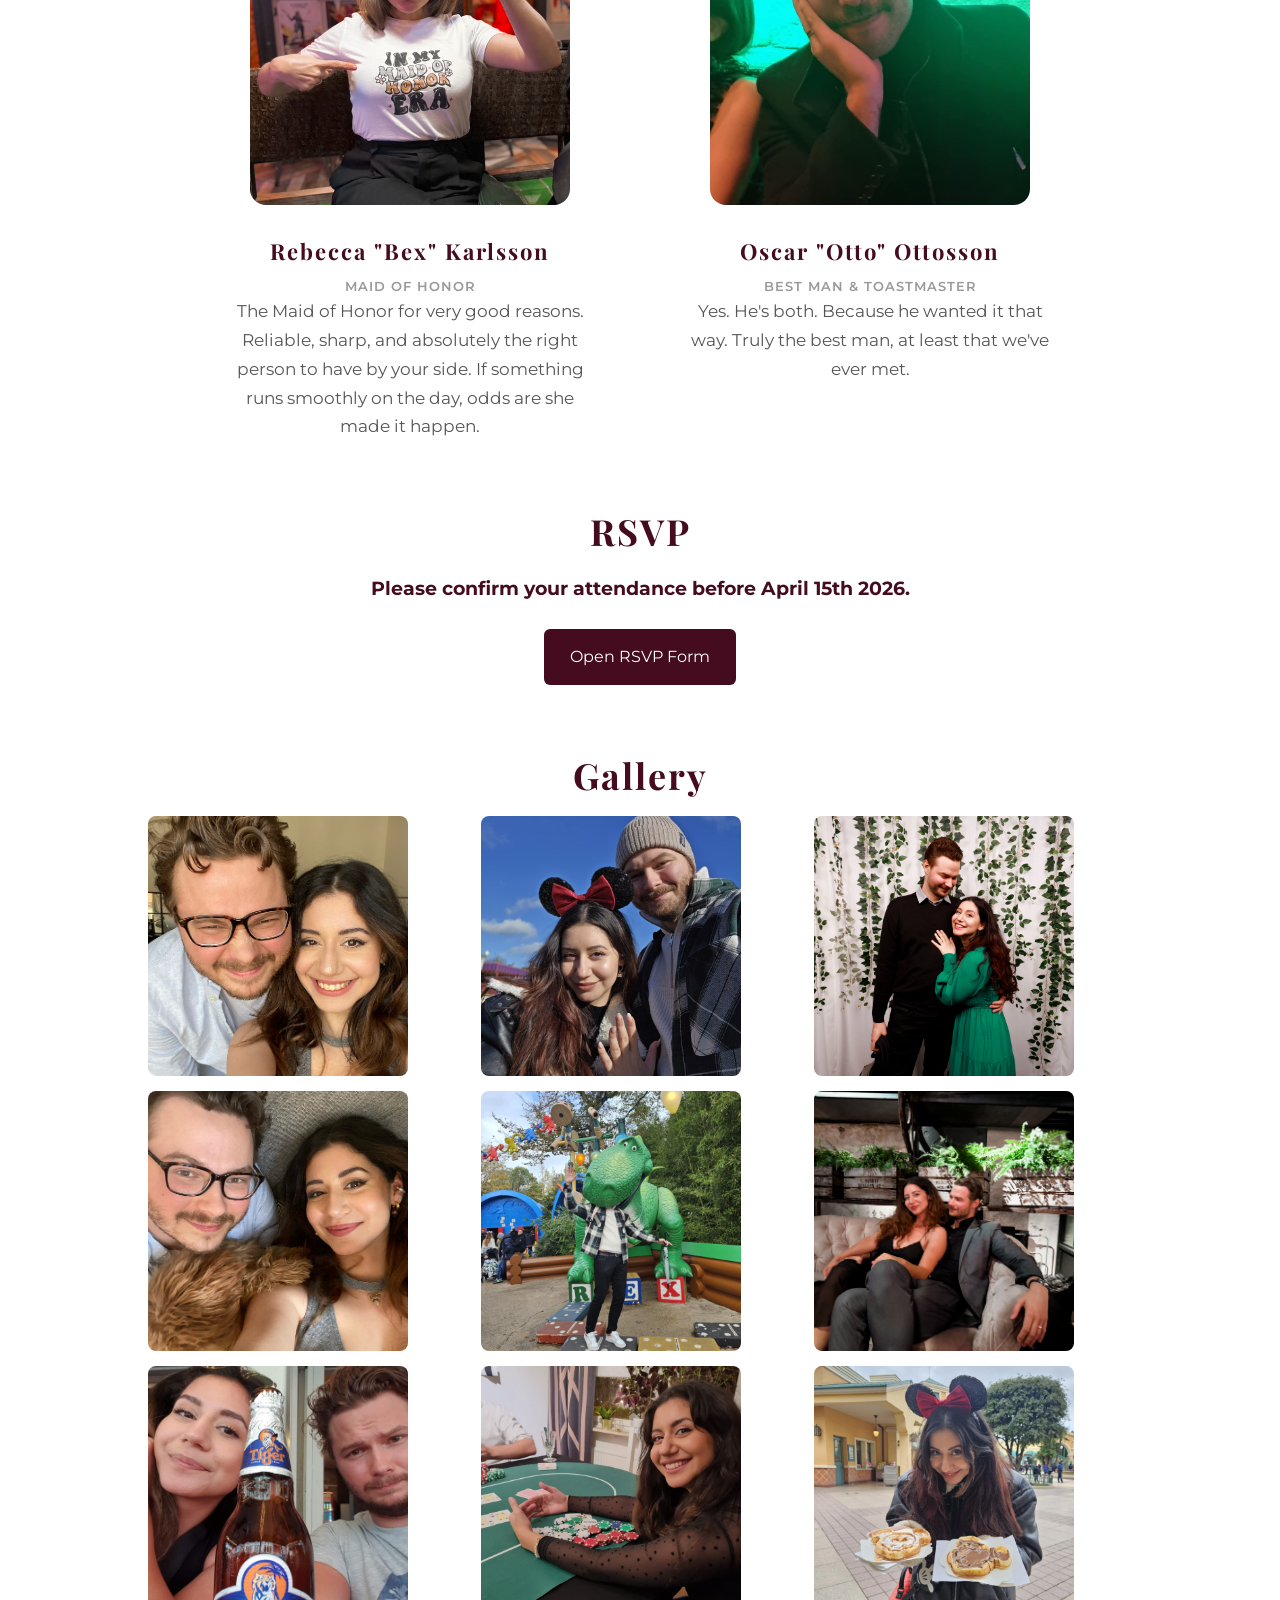
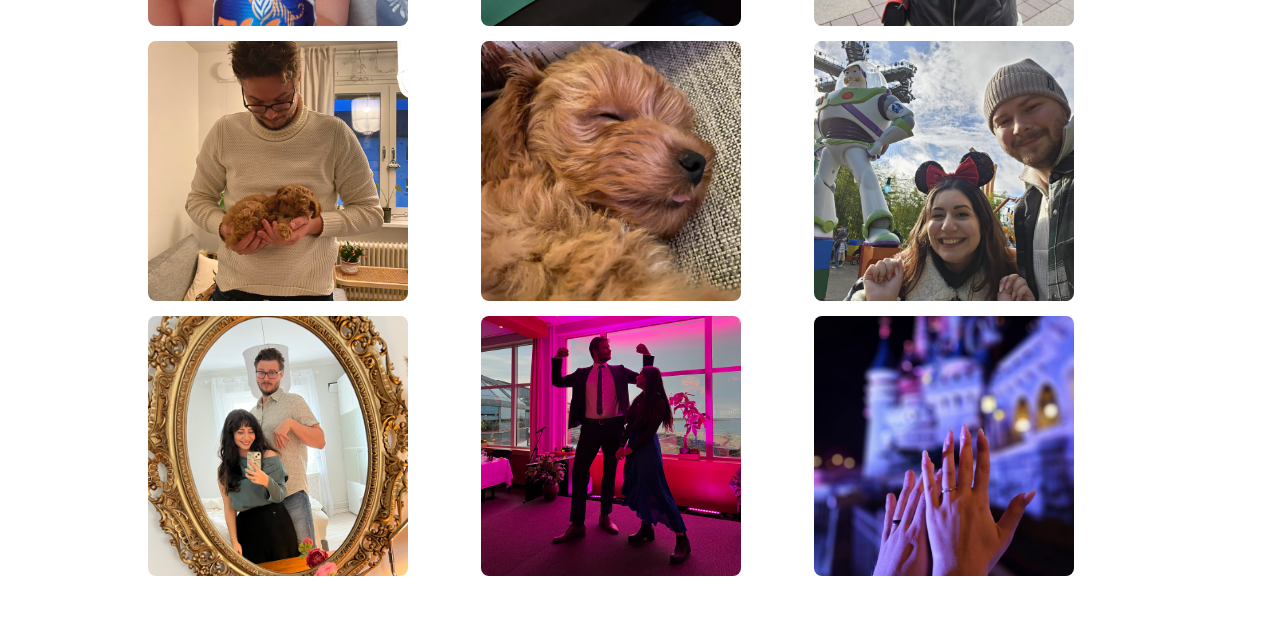
==== commit 48005937: "modified:   css/style.css 	new file:   img/banner16.png 	new file:   img/banner17.png 	new file:   i" ====
--- a/index.html
+++ b/index.html
@@ -49,8 +49,8 @@
           <h3>Schedule</h3>
           <ul class="schedule-list">
             <li><span>14:00</span>Welcome and cocktail hour</li>
-            <li><span>15:00</span>Arrival of the bride & groom and ceremony</li>
-            <li><span>15:30</span>Appetizers, Drinks & Mingling</li>
+            <li><span>15:00</span>Arrival of the bride & groom, and ceremony</li>
+            <li><span>15:30</span>Appetizers, drinks & mingling</li>
             <li><span>17:30</span>Dinner</li>
             <li><span>20:30</span>Party</li>
             <li><span>02:00</span>Emergency evacuation</li>
@@ -74,12 +74,16 @@
         </div>
         <div class="detail-card">
           <h3>FAQ</h3>
-          <p><strong>Dresscode?</strong> Semi-formal</p>
-          <p><strong>Parking?</strong> Yup, it's available at the venue</p>
+          <p><strong>Dresscode?</strong> Semi-formal.</p>
+          <p><strong>Parking?</strong> Available at the venue.</p>
           <p>
             <strong>Gifts?</strong> If you wish to give a gift, we would greatly appreciate a
             contribution toward our honeymoon. ✈️
           </p>
+          <p>
+            <strong>Other questions?</strong> Want to hold a speech? Plan something fun? Or any other questions - reach out to The Crew via Eriknatalie2026@outlook.com
+          </p>
+
         </div>
         <div class="venue-box">
           <div class="venue-info">
@@ -180,8 +184,7 @@
           <p class="role">Best man & Toastmaster</p>
           <p>
             Yes. He's both. Because he wanted it that way. Truly the best man,
-            at least that we've ever met. If you're planning to hold a speech during
-            the evening, this is the guy to reach out to.
+            at least that we've ever met.
           </p>
         </div>
       </div>
@@ -207,7 +210,6 @@
         <img src="img/13.jpg" alt="Erik and Natalie 13" />
         <img src="img/4.jpg" alt="Erik and Natalie 4" />
         <img src="img/16.jpg" alt="Erik and Natalie 16" />
-        <img src="img/17.jpg" alt="Erik and Natalie 17" />
         <img src="img/20.png" alt="Erik and Natalie 20" />
         <img src="img/3.jpg" alt="Erik and Natalie 3" />
       </div>
--- a/css/style.css
+++ b/css/style.css
@@ -3,11 +3,14 @@
 :root {
     --page-bg: #cdd0db;
     --card-bg: #ffffff;
-    --accent: #C1521E;
-    --bigtext: #C1521E;
-    --smalltext: #C1521E;
-    --gettingmarriedtexts: #ffffff;
-    --natalieerik: #ffffff;
+    --accent: #440c1e;
+    --bigtext: #440c1e;
+    --smalltext: #440c1e;
+    --gettingmarriedtexts: #440c1e;
+    --natalieerik: #440c1e;
+    --buttons: #440c1e;
+    --buttonhover: #811b33;
+
 }
 
 * {
@@ -19,7 +22,7 @@
 /* HERO */
 .hero {
     height: 100vh;
-    background: url("../img/banner13.png") center 63% /cover no-repeat;
+    background: url("../img/banner17.png") center 63% /cover no-repeat;
     display: flex;
     justify-content: center;
     align-items: center;
@@ -79,7 +82,7 @@
 .hero-content h1 {
     font-family: 'Playfair Display', serif;
     font-size: 64px;
-    letter-spacing: 12px;
+    letter-spacing: 5px;
     color: var(--natalieerik);
 }
 
@@ -233,7 +236,7 @@
 .rsvp-button {
     display: inline-block;
     margin-top: 25px;
-    background: #d4a373;
+    background: var(--buttons);
     color: white;
     padding: 14px 26px;
     border-radius: 6px;
@@ -242,7 +245,7 @@
 }
 
 .rsvp-button:hover {
-    background: #b88555;
+    background: var(--buttonhover);
 }
 
 /* GALLERY GRID */
@@ -326,7 +329,7 @@
     margin-top: 10px;
     margin-bottom: 10px;
     padding: 8px 12px;
-    background: #d4a373;
+    background: var(--buttons);
     color: white;
     border-radius: 6px;
     text-decoration: none;
@@ -335,7 +338,7 @@
 }
 
 .clickable-link:hover {
-    background: #c08d5f;
+    background: var(--buttonhover);
 }
 
 /* COUNTDOWN SECTION */
@@ -491,7 +494,7 @@
     /* HERO: make headline fit */
     .hero-content h1 {
         font-size: 45px;
-        letter-spacing: 6px;
+        letter-spacing: 0px;
         padding: 0 10px;
     }
 
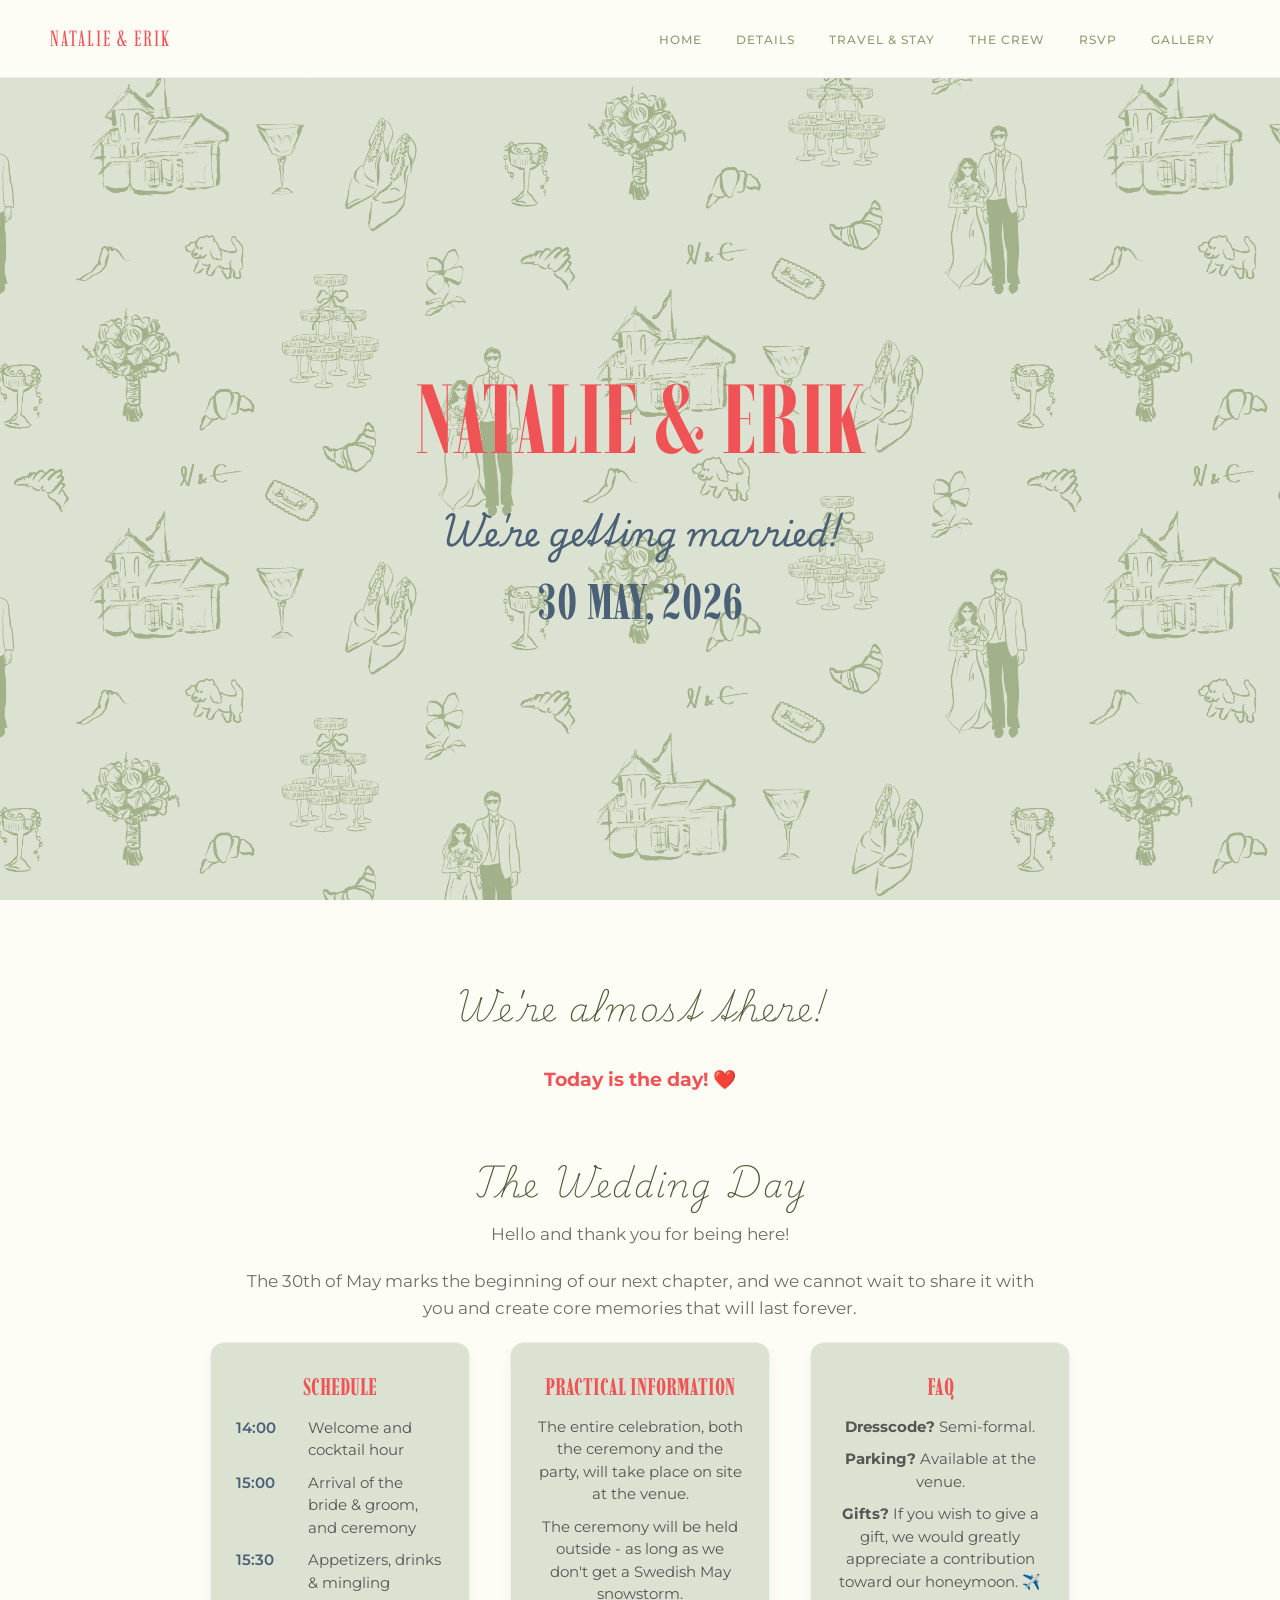
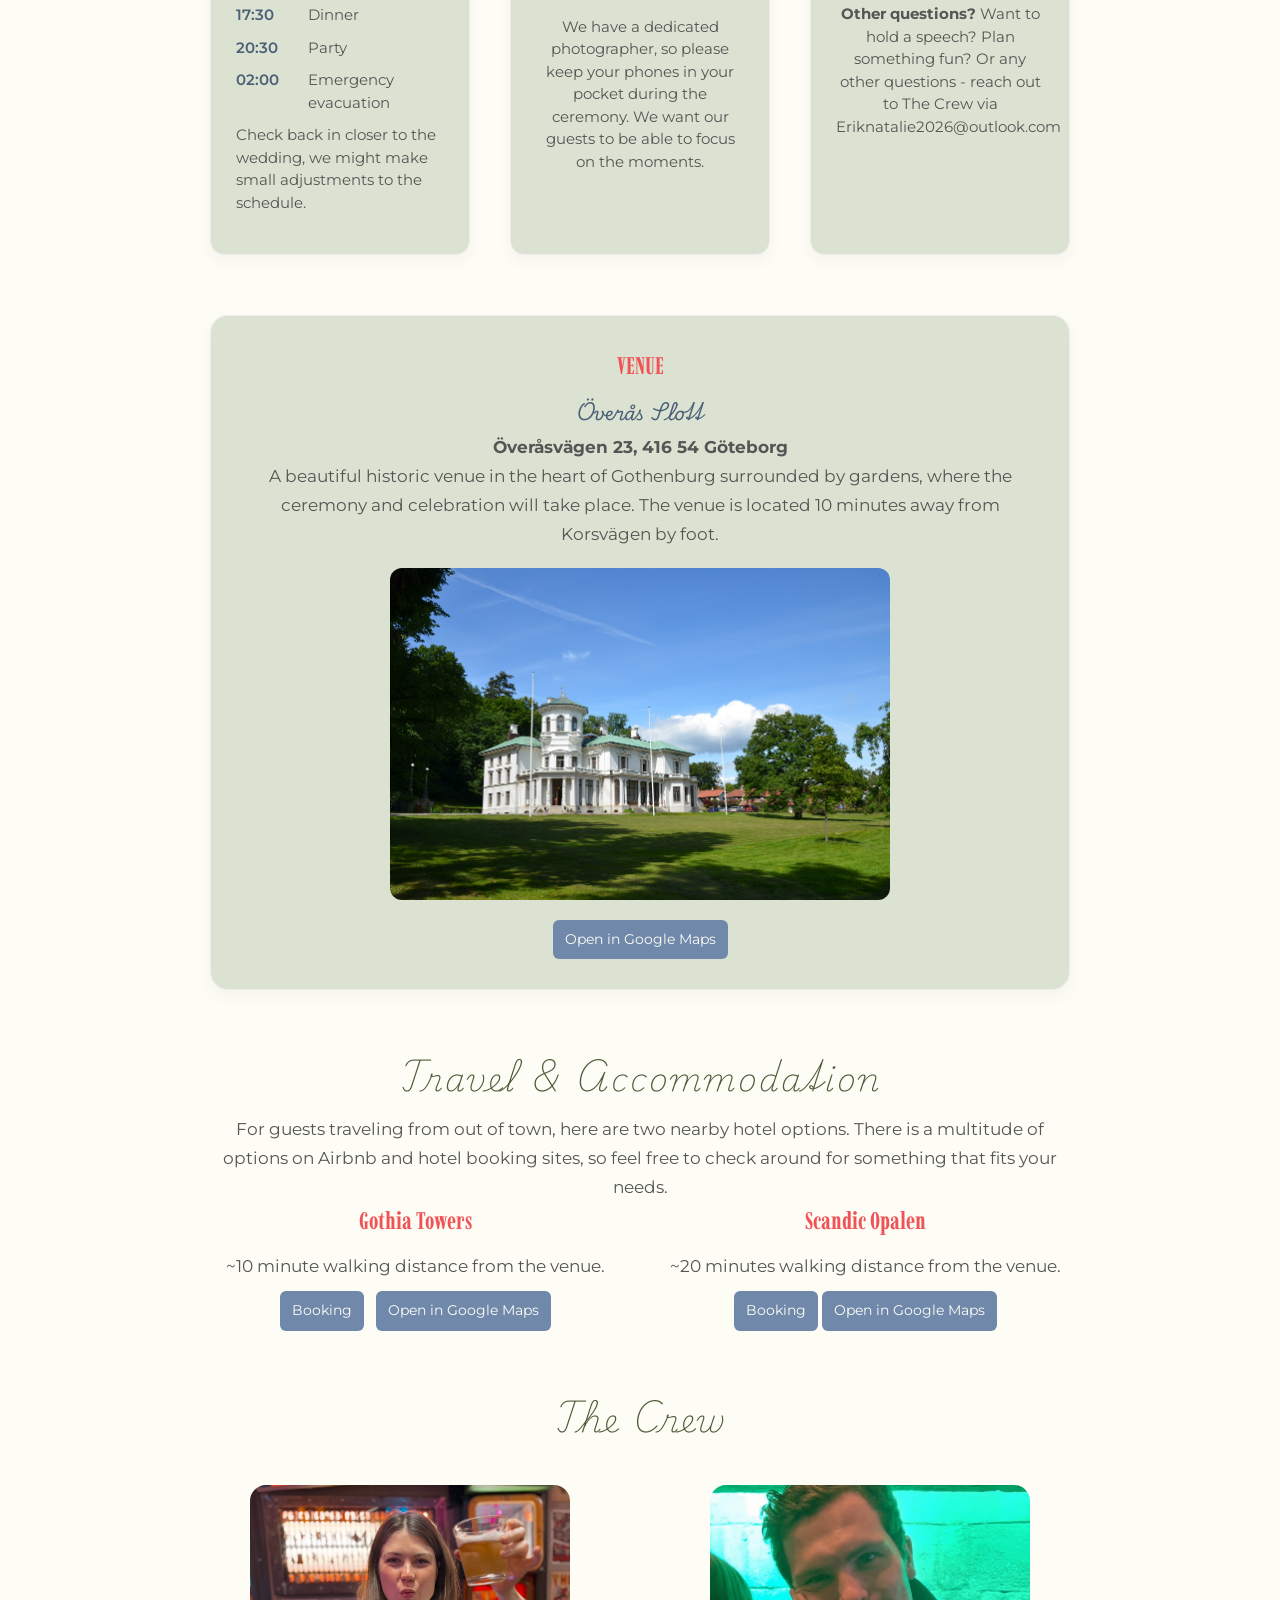
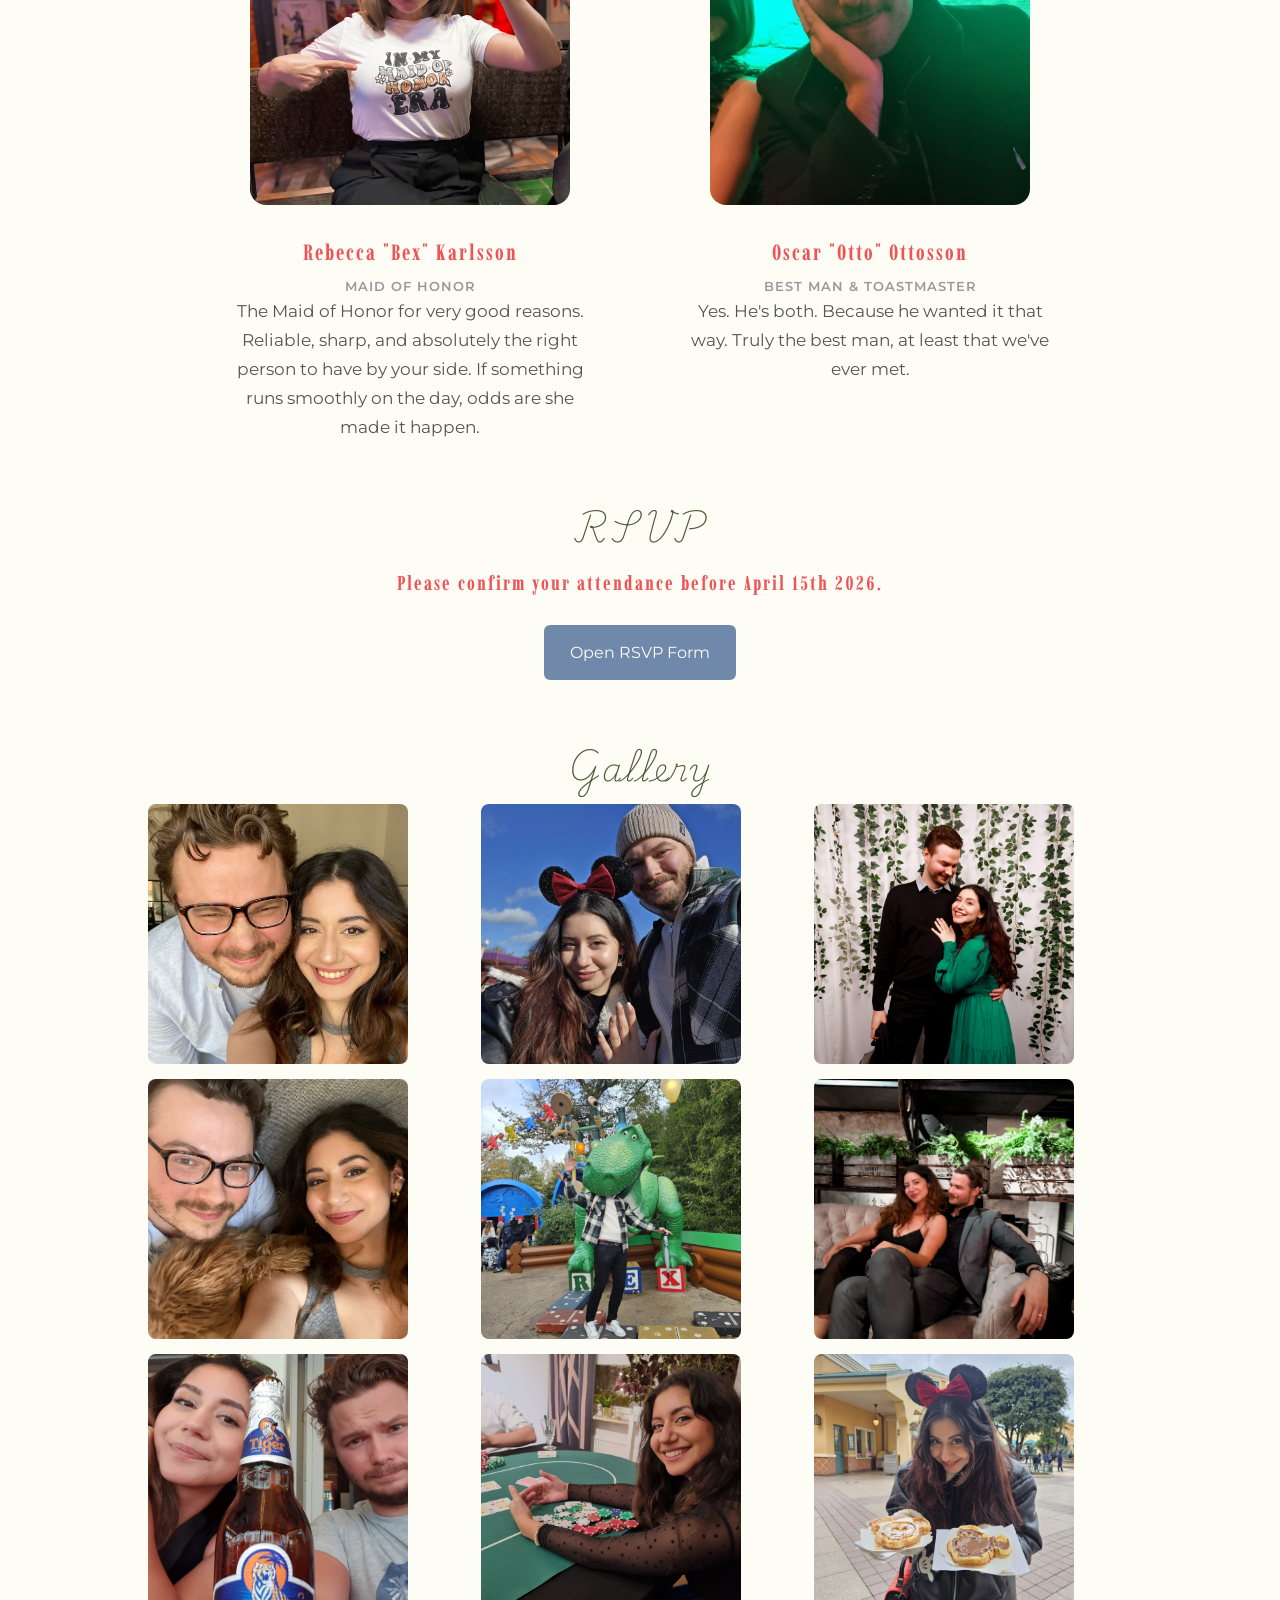
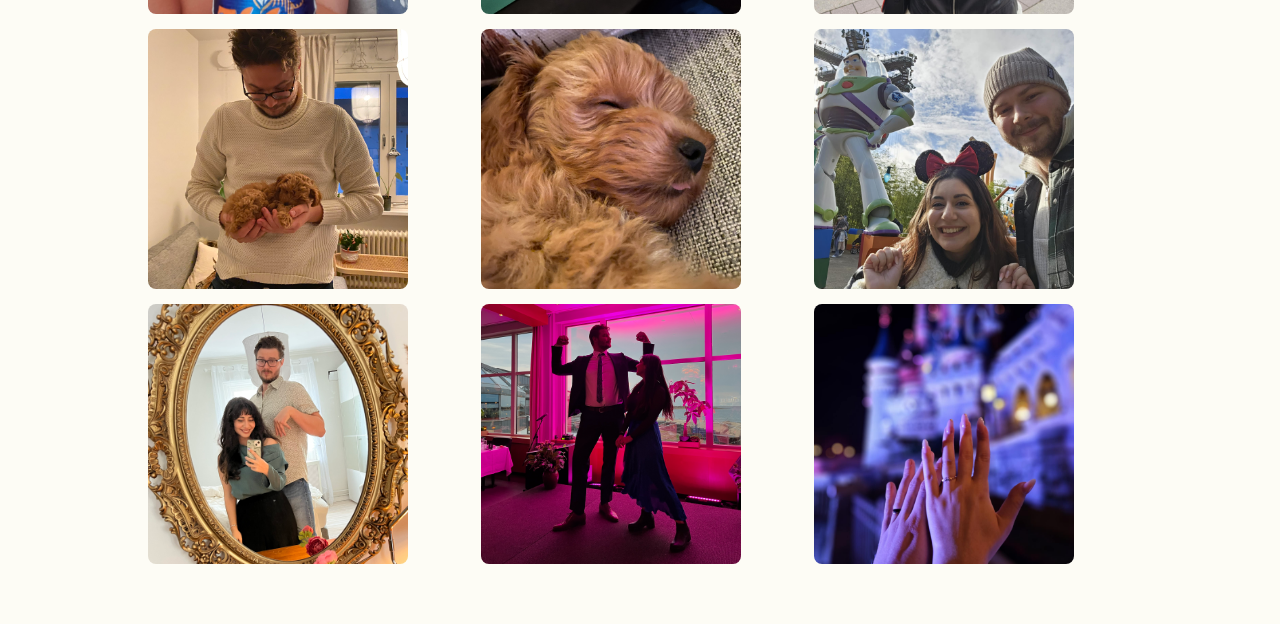
==== commit 2fd3111b: "modified:   css/style.css 	deleted:    img/1.jpg 	deleted:    img/17.jpg 	deleted:    img/20210422_2" ====
--- a/index.html
+++ b/index.html
@@ -6,25 +6,28 @@
     <title>Natalie & Erik – Wedding</title>
     <link rel="stylesheet" href="css/style.css" />
     <!-- Google Fonts -->
-    <link
-      href="https://fonts.googleapis.com/css2?family=Playfair+Display:wght@400;500;700&family=Montserrat:wght@300;400;600&display=swap"
-      rel="stylesheet"
-    />
+<link
+  href="https://fonts.googleapis.com/css2?family=Fraunces:wght@300;400;500;600&family=Imbue:wght@200;300;400;500;600&family=Montserrat:wght@300;400;600&family=Playfair+Display:wght@400;500;700&family=Playwrite+CZ:wght@400&display=swap"
+  rel="stylesheet"
+/>
   </head>
   <body>
     <nav class="topnav">
-      <div class="logo">Natalie & Erik</div>
+      <div class="logo">NATALIE & ERIK</div>
       <div class="nav-links">
-        <a href="#home">Home</a> <a href="#details">Details</a>
-        <a href="#travel">Travel & Stay</a> <a href="#crew">The Crew</a>
-        <a href="#rsvp">RSVP</a> <a href="#gallery">Gallery</a>
+        <a href="#home">HOME</a> 
+        <a href="#details">DETAILS</a>
+        <a href="#travel">TRAVEL & STAY</a> 
+        <a href="#crew">THE CREW</a>
+        <a href="#rsvp">RSVP</a> 
+        <a href="#gallery">GALLERY</a>
       </div>
     </nav>
     <section id="home" class="hero">
       <div class="hero-content">
         <h1>NATALIE & ERIK</h1>
-        <p class="subtitle">We're Getting Married</p>
-        <p class="date">May 30, 2026 · Göteborg</p>
+        <p class="subtitle">We're getting married!</p>
+        <p class="date">30 MAY, 2026</p>
       </div>
     </section>
     <section id="countdown" class="section countdown-section">
@@ -46,7 +49,7 @@
         </p>
 
         <div class="detail-card schedule-card">
-          <h3>Schedule</h3>
+          <h3>SCHEDULE</h3>
           <ul class="schedule-list">
             <li><span>14:00</span>Welcome and cocktail hour</li>
             <li><span>15:00</span>Arrival of the bride & groom, and ceremony</li>
@@ -57,7 +60,7 @@
             <li>Check back in closer to the wedding, we might make small adjustments to the schedule.</li>
         </div>
         <div class="detail-card">
-          <h3>Practical Information</h3>
+          <h3>PRACTICAL INFORMATION</h3>
           <p>
             The entire celebration, both the ceremony and the party, will take
             place on site at the venue.
@@ -87,13 +90,15 @@
         </div>
         <div class="venue-box">
           <div class="venue-info">
-            <h3>Venue</h3>
-            <h4>Överås Slott - Överåsvägen 23, 416 54 Göteborg</h4>
+            <h3>VENUE</h3>
+            <h4>Överås Slott</h4>
+            <p><strong>Överåsvägen 23, 416 54 Göteborg</strong></p>
             <p>
               A beautiful historic venue in the heart of Gothenburg surrounded
               by gardens, where the ceremony and celebration will take place.
-            </p>
-            <p>The venue is located 10 minutes away from Korsvägen by foot.</p>
+       
+              The venue is located 10 minutes away from Korsvägen by foot.</p>
+
             <div class="venue-image">
               <img src="img/overos.jpg" alt="venue" />
             </div>
@@ -103,6 +108,7 @@
               target="_blank"
               >Open in Google Maps</a
             >
+            
           </div>
         </div>
       </div>
@@ -189,6 +195,7 @@
         </div>
       </div>
     </section>
+    
     <section id="rsvp" class="section rsvp">
       <h2>RSVP</h2>
       <h3>Please confirm your attendance before April 15th 2026.</h3>
--- a/css/style.css
+++ b/css/style.css
@@ -1,16 +1,18 @@
 /* GLOBAL */
 
 :root {
-    --page-bg: #cdd0db;
-    --card-bg: #ffffff;
+    --navbar: #FDFCF5;
+    --navhover: #fffcf5;
+    --navlogo: #EF5356;
+    --navsmalltext: #8D9D71;
+    --page-bg: #FDFCF5;
     --accent: #440c1e;
-    --bigtext: #440c1e;
+    --bigtext: #EF5356;
     --smalltext: #440c1e;
-    --gettingmarriedtexts: #440c1e;
-    --natalieerik: #440c1e;
-    --buttons: #440c1e;
+    --gettingmarriedtexts: #4A6076;
+    --natalieerik: #EF5356;
+    --buttons: #7089AB;
     --buttonhover: #811b33;
-
 }
 
 * {
@@ -22,7 +24,7 @@
 /* HERO */
 .hero {
     height: 100vh;
-    background: url("../img/banner17.png") center 63% /cover no-repeat;
+    background: url("../img/banner20.png") center 63% /cover no-repeat;
     display: flex;
     justify-content: center;
     align-items: center;
@@ -38,7 +40,7 @@
 
 body {
     font-family: 'Montserrat', sans-serif;
-    background: var(--card-bg);
+    background: var(--page-bg);
     color: var(--bigtext);
     line-height: 1.7;
 }
@@ -47,7 +49,7 @@
 .topnav {
     width: 100%;
     padding: 20px 50px;
-    background: white;
+    background: var(--navbar);
     border-bottom: 1px solid #eee;
     position: fixed;
     top: 0;
@@ -59,30 +61,30 @@
 }
 
 .logo {
-    font-family: 'Playfair Display', serif;
+    font-family: 'Imbue', serif;
     font-size: 22px;
     letter-spacing: 2px;
-    color: black;
+    color: var(--navlogo);
 }
 
 .nav-links a {
     padding: 30px 15px;
     text-decoration: none;
-    color: var(--smalltext);
-    font-size: 14px;
+    color: var(--navsmalltext);
+    font-size: 12px;
     letter-spacing: 1px;
     font-weight: 500;
 }
 
 .nav-links a:hover {
     color: var(--accent);
-    background: var(--page-bg);
+    background: var(--navhover);
 }
 
 .hero-content h1 {
-    font-family: 'Playfair Display', serif;
-    font-size: 64px;
-    letter-spacing: 5px;
+    font-family: 'Imbue', serif;
+    font-size: 98px;
+    letter-spacing: 0x;
     color: var(--natalieerik);
 }
 
@@ -91,16 +93,15 @@
 }
 
 .subtitle {
-    margin-top: 10px;
-    font-size: 20px;
-    color: rgba(255, 255, 255, 0.85);
-    font-style: italic;
+    font-size: 33px;
+    font-family: 'Playwrite CZ';
 }
 
 .date {
-    margin-top: 15px;
-    font-size: 16px;
-    color: rgba(255, 255, 255, 0.9);
+    font-size: 50px;
+    font-family: 'Imbue', serif;
+    font-weight: bold;
+
 }
 
 /* SECTIONS */
@@ -112,11 +113,15 @@
 }
 
 .section h2 {
-    font-family: 'Playfair Display', serif;
+    font-family: 'Playwrite CZ';
     margin-bottom: 10px;
-    font-size: 36px;
+    font-size: 32px;
     letter-spacing: 2px;
-}
+    font-weight: lighter;
+    color: #4D5937;
+}
+
+
 
 .section p {
     font-size: 17px;
@@ -132,7 +137,7 @@
 }
 
 .details-grid h3 {
-    font-family: 'Playfair Display', serif;
+    font-family: 'Imbue', serif;
     font-size: 24px;
     margin-bottom: 10px;
 }
@@ -151,7 +156,7 @@
 
 .venue-box {
     grid-column: 1 / -1;
-    background: #ffffff;
+    background: #DCE2D1;
     border: 1px solid #eee;
     border-radius: 18px;
     padding: 30px 25px;
@@ -159,9 +164,19 @@
     margin-top: 20px;
     box-shadow: 0 6px 18px rgba(0, 0, 0, 0.04);
 }
+.venue-box h4 {
+    font-family: 'Playwrite CZ';
+    color: #4A6076;
+    font-size: 18px;
+    padding-bottom: 5px;
+}
+.venue-box h5 {
+    color: #4A6076;
+}
 
 .venue-image {
     margin-top: 20px;
+    margin-bottom: 10px;
     display: flex;
     justify-content: center;
 }
@@ -175,7 +190,7 @@
 }
 
 .detail-card {
-    background: #ffffff;
+    background: #DCE2D1;
     border: 1px solid #eee;
     border-radius: 14px;
     padding: 30px 25px;
@@ -187,6 +202,7 @@
 .detail-card h3 {
     margin-bottom: 8px;
     line-height: 1.2;
+    color: #EF5356;
 }
 
 .detail-card h4 {
@@ -226,7 +242,7 @@
 .schedule-list li span {
     min-width: 60px;
     font-weight: 600;
-    color: #d4a373;
+    color: #4A6076;
     /* your accent color */
 }
 
@@ -237,7 +253,7 @@
     display: inline-block;
     margin-top: 25px;
     background: var(--buttons);
-    color: white;
+    color: #FDFCF5;
     padding: 14px 26px;
     border-radius: 6px;
     font-size: 16px;
@@ -303,7 +319,7 @@
 
 .crew-member h3 {
     margin-top: 20px;
-    font-family: 'Playfair Display', serif;
+    font-family: 'Imbue', serif;
     font-size: 22px;
     letter-spacing: 2px;
 }
@@ -327,10 +343,10 @@
 .clickable-link {
     display: inline-block;
     margin-top: 10px;
-    margin-bottom: 10px;
+    margin-bottom: 0px;
     padding: 8px 12px;
     background: var(--buttons);
-    color: white;
+    color: #FDFCF5;
     border-radius: 6px;
     text-decoration: none;
     font-size: 14px;
@@ -354,7 +370,7 @@
 }
 
 .countdown-timer div {
-    background: #ffffff;
+    background: #DCE2D1;
     padding: 20px 25px;
     border-radius: 12px;
     border: 1px solid #eee;
@@ -364,11 +380,11 @@
 }
 
 .countdown-timer span {
-    font-size: 32px;
+    font-size: 39px;
     font-weight: 600;
     display: block;
-    font-family: "Playfair Display", serif;
-    color: #d4a373;
+    font-family: 'Imbue', serif;
+    color: #8D9D71;
     /* Your highlight color */
 }
 
@@ -376,7 +392,7 @@
     font-size: 12px;
     letter-spacing: 1px;
     text-transform: uppercase;
-    color: #777;
+    color: #8D9D71;
 }
 
 /* RSVP SECTION */
@@ -386,7 +402,7 @@
 }
 
 .rsvp-section h2 {
-    font-family: 'Playfair Display', serif;
+    font-family: 'Imbue', serif;
     font-size: 40px;
     letter-spacing: 2px;
     color: #2a2a2a;
@@ -398,6 +414,13 @@
     margin-top: 10px;
     margin-bottom: 40px;
     font-style: italic;
+}
+
+.rsvp h3 {
+        font-family: 'Imbue', serif;
+            font-size: 20px;
+            letter-spacing: 2px;
+            color: #EF5356;
 }
 
 /* Elegant frame around Google Form */
@@ -487,23 +510,23 @@
     }
 
     .nav-links a {
-        padding: 8px 10px;
-        font-size: 12px;
+        padding: 1px 15px;
+        font-size: 10px;
     }
 
     /* HERO: make headline fit */
     .hero-content h1 {
-        font-size: 45px;
+        font-size: 66px;
         letter-spacing: 0px;
         padding: 0 10px;
     }
 
     .subtitle {
-        font-size: 25px;
+        font-size: 22px;
     }
 
     .date {
-        font-size: 14px;
+        font-size: 35px;
     }
 
     /* SECTIONS: reduce huge desktop margins */
@@ -513,12 +536,13 @@
     }
 
     .section h2 {
-        font-size: 28px;
-    }
-
-.section p {
-    font-size: 15px;
-}
+        font-size: 22px;
+    }
+
+    .section p {
+        font-size: 15px;
+    }
+
     /* COUNTDOWN: allow wrap instead of squeezing */
     .countdown-timer {
         flex-wrap: wrap;
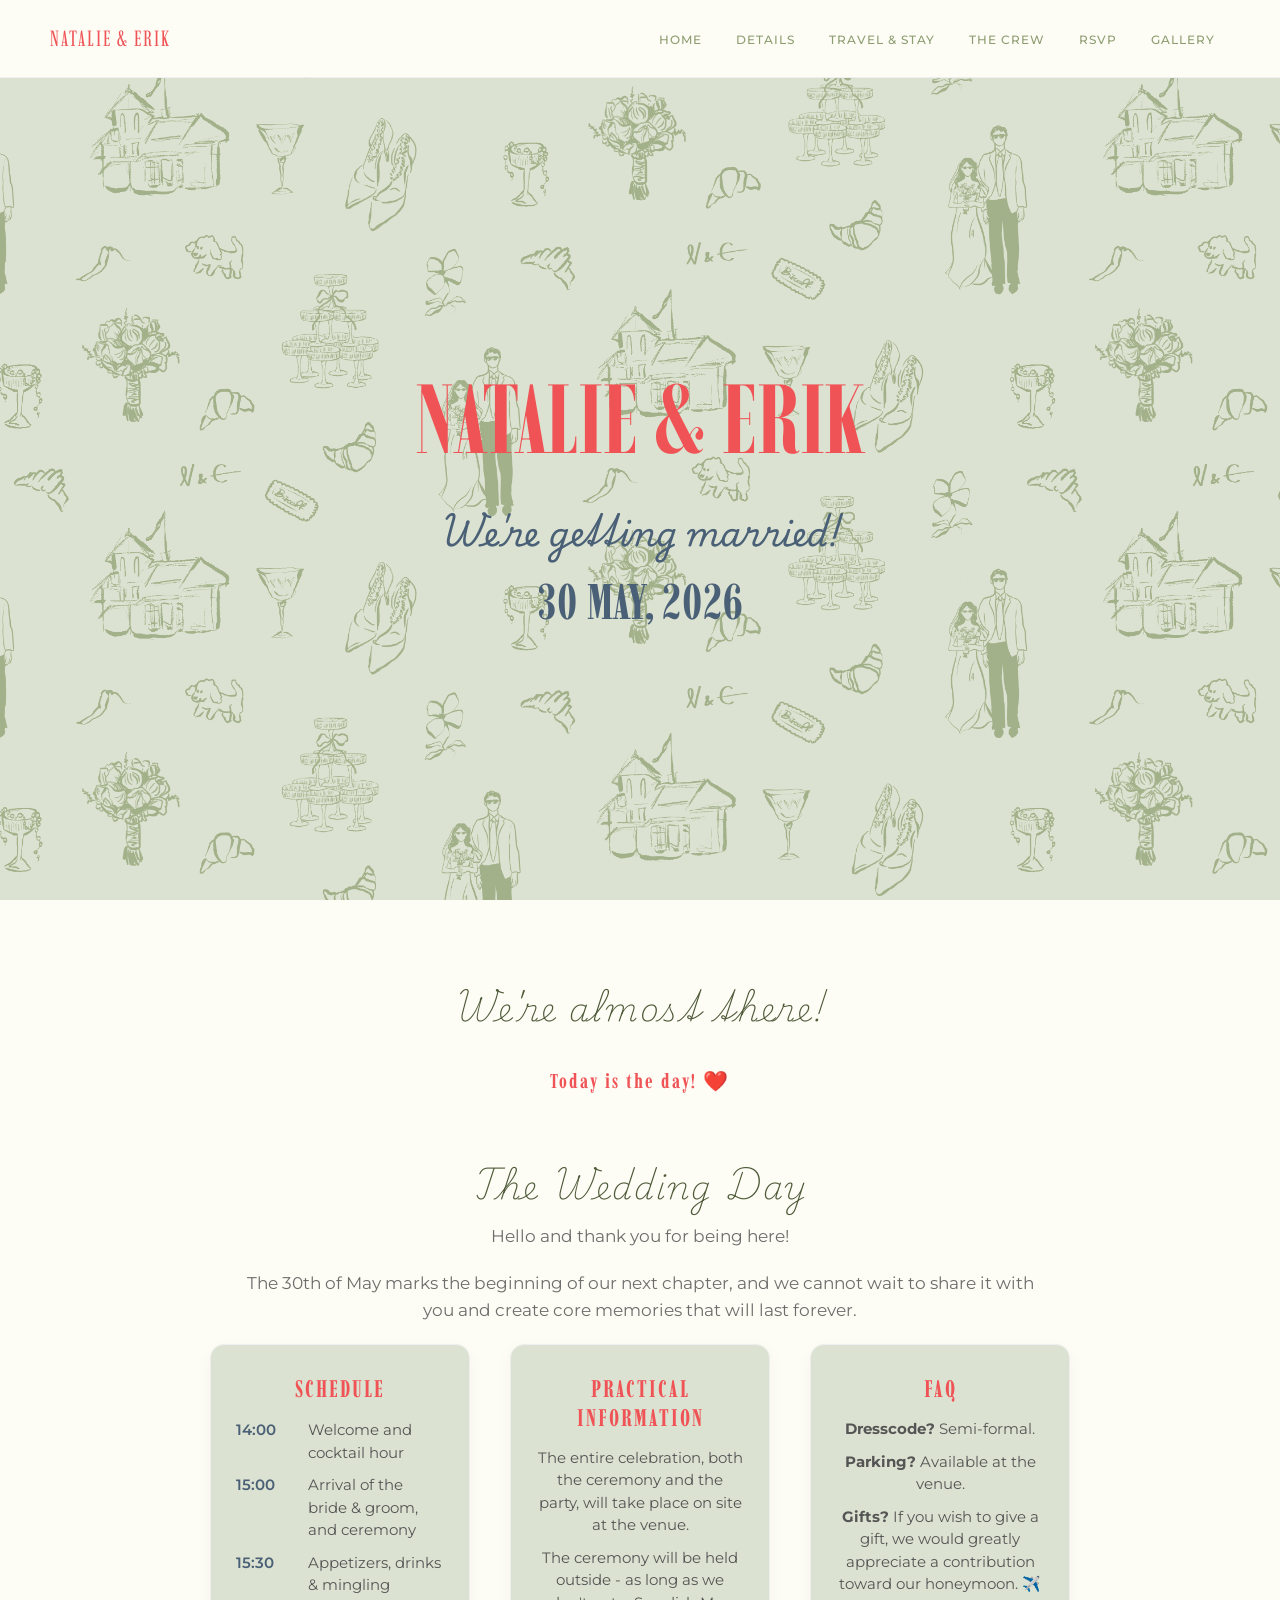
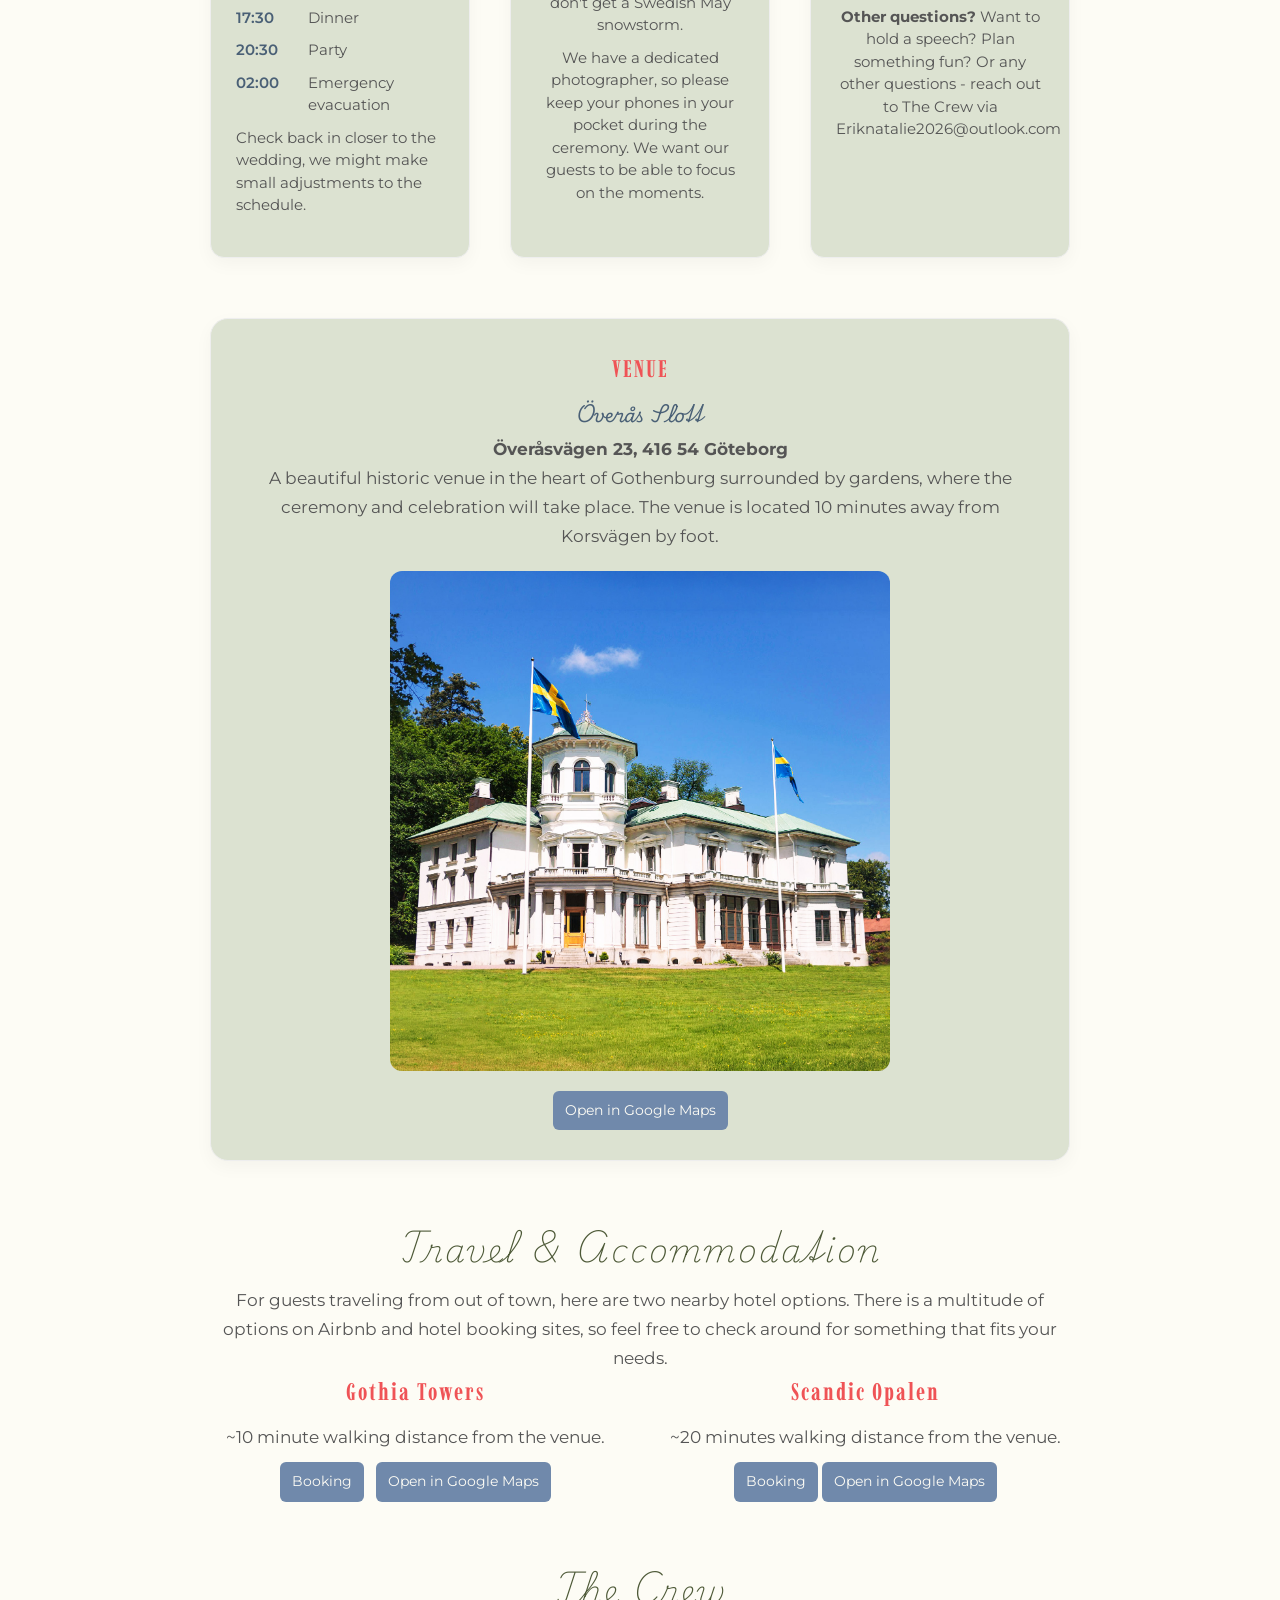
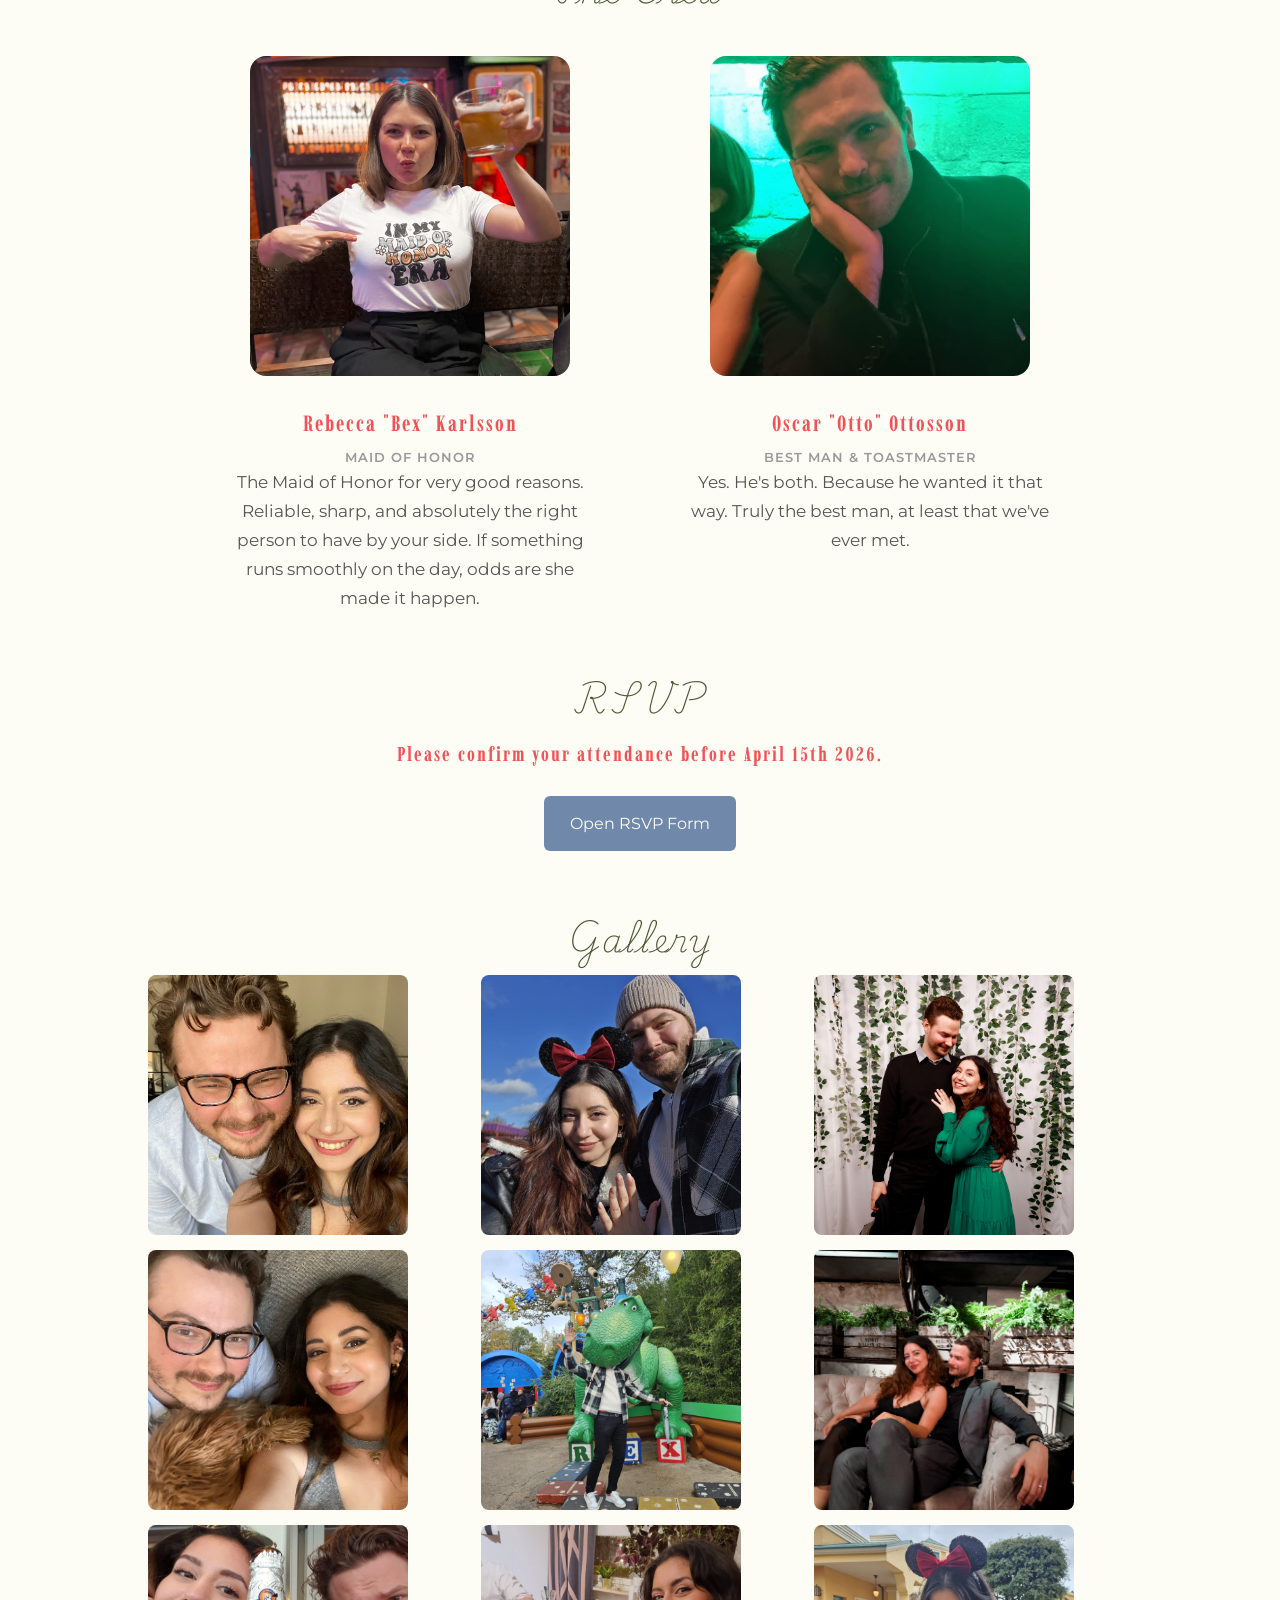
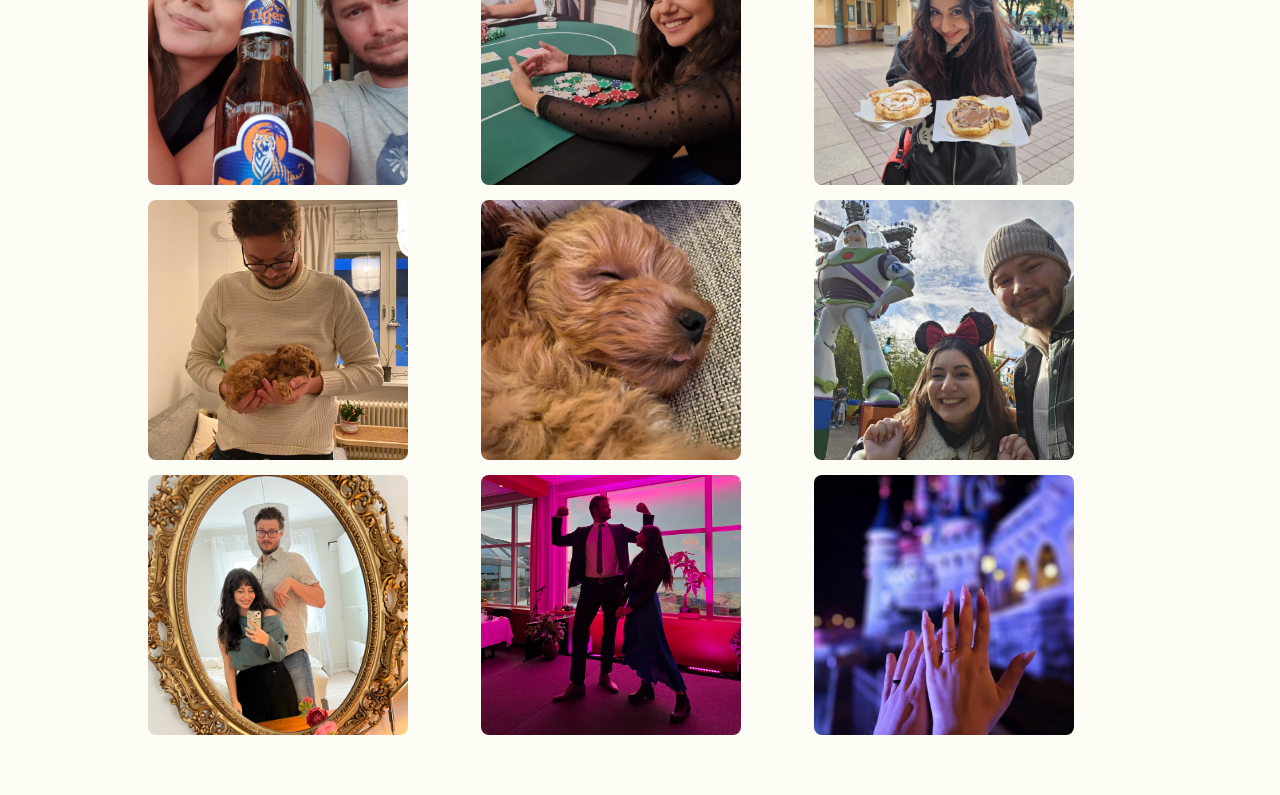
==== commit 993a153d: "modified:   css/style.css 	new file:   img/overos1.jpg 	modified:   index.html" ====
--- a/index.html
+++ b/index.html
@@ -100,7 +100,7 @@
               The venue is located 10 minutes away from Korsvägen by foot.</p>
 
             <div class="venue-image">
-              <img src="img/overos.jpg" alt="venue" />
+              <img src="img/overos1.jpg" alt="venue" />
             </div>
             <a
               class="clickable-link"
@@ -195,7 +195,7 @@
         </div>
       </div>
     </section>
-    
+
     <section id="rsvp" class="section rsvp">
       <h2>RSVP</h2>
       <h3>Please confirm your attendance before April 15th 2026.</h3>
--- a/css/style.css
+++ b/css/style.css
@@ -121,7 +121,12 @@
     color: #4D5937;
 }
 
-
+.section h3 {
+    font-family: 'Imbue', serif;
+    font-size: 20px;
+    letter-spacing: 2px;
+    color: #EF5356;
+}
 
 .section p {
     font-size: 17px;
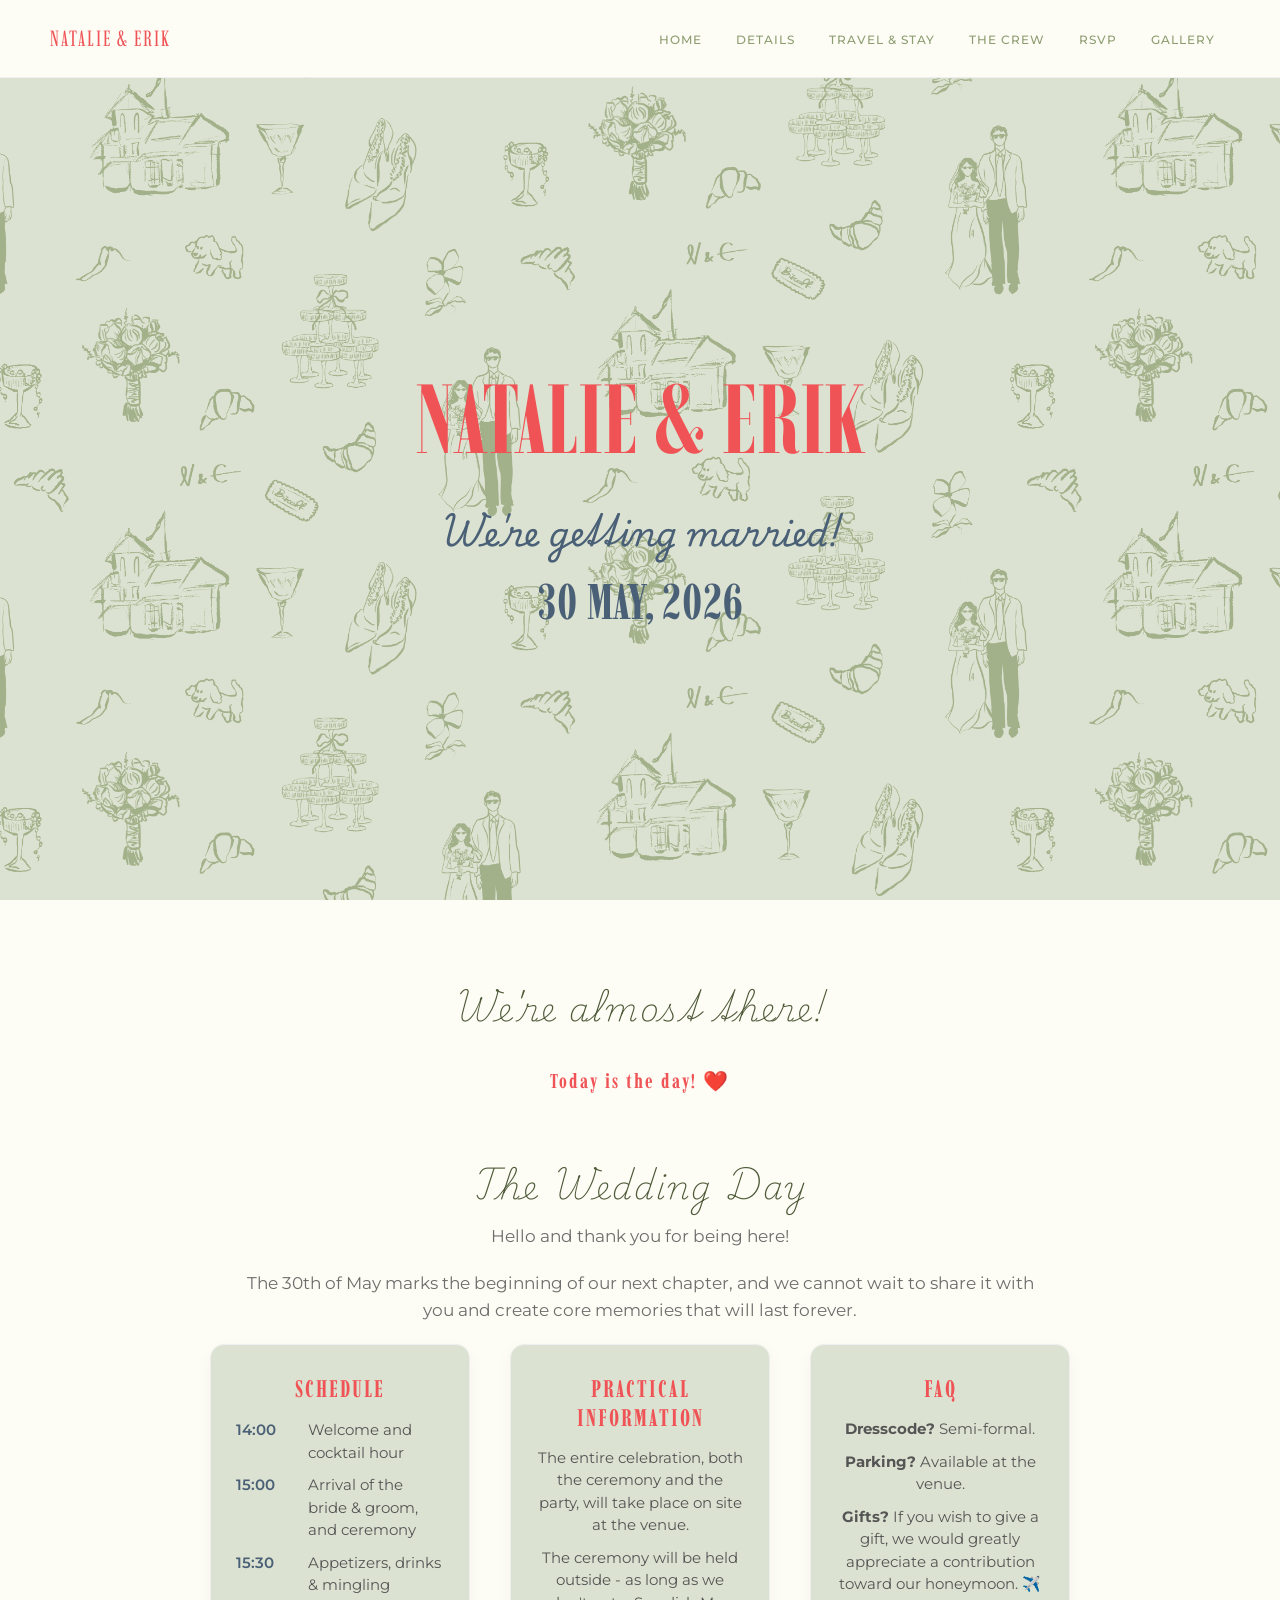
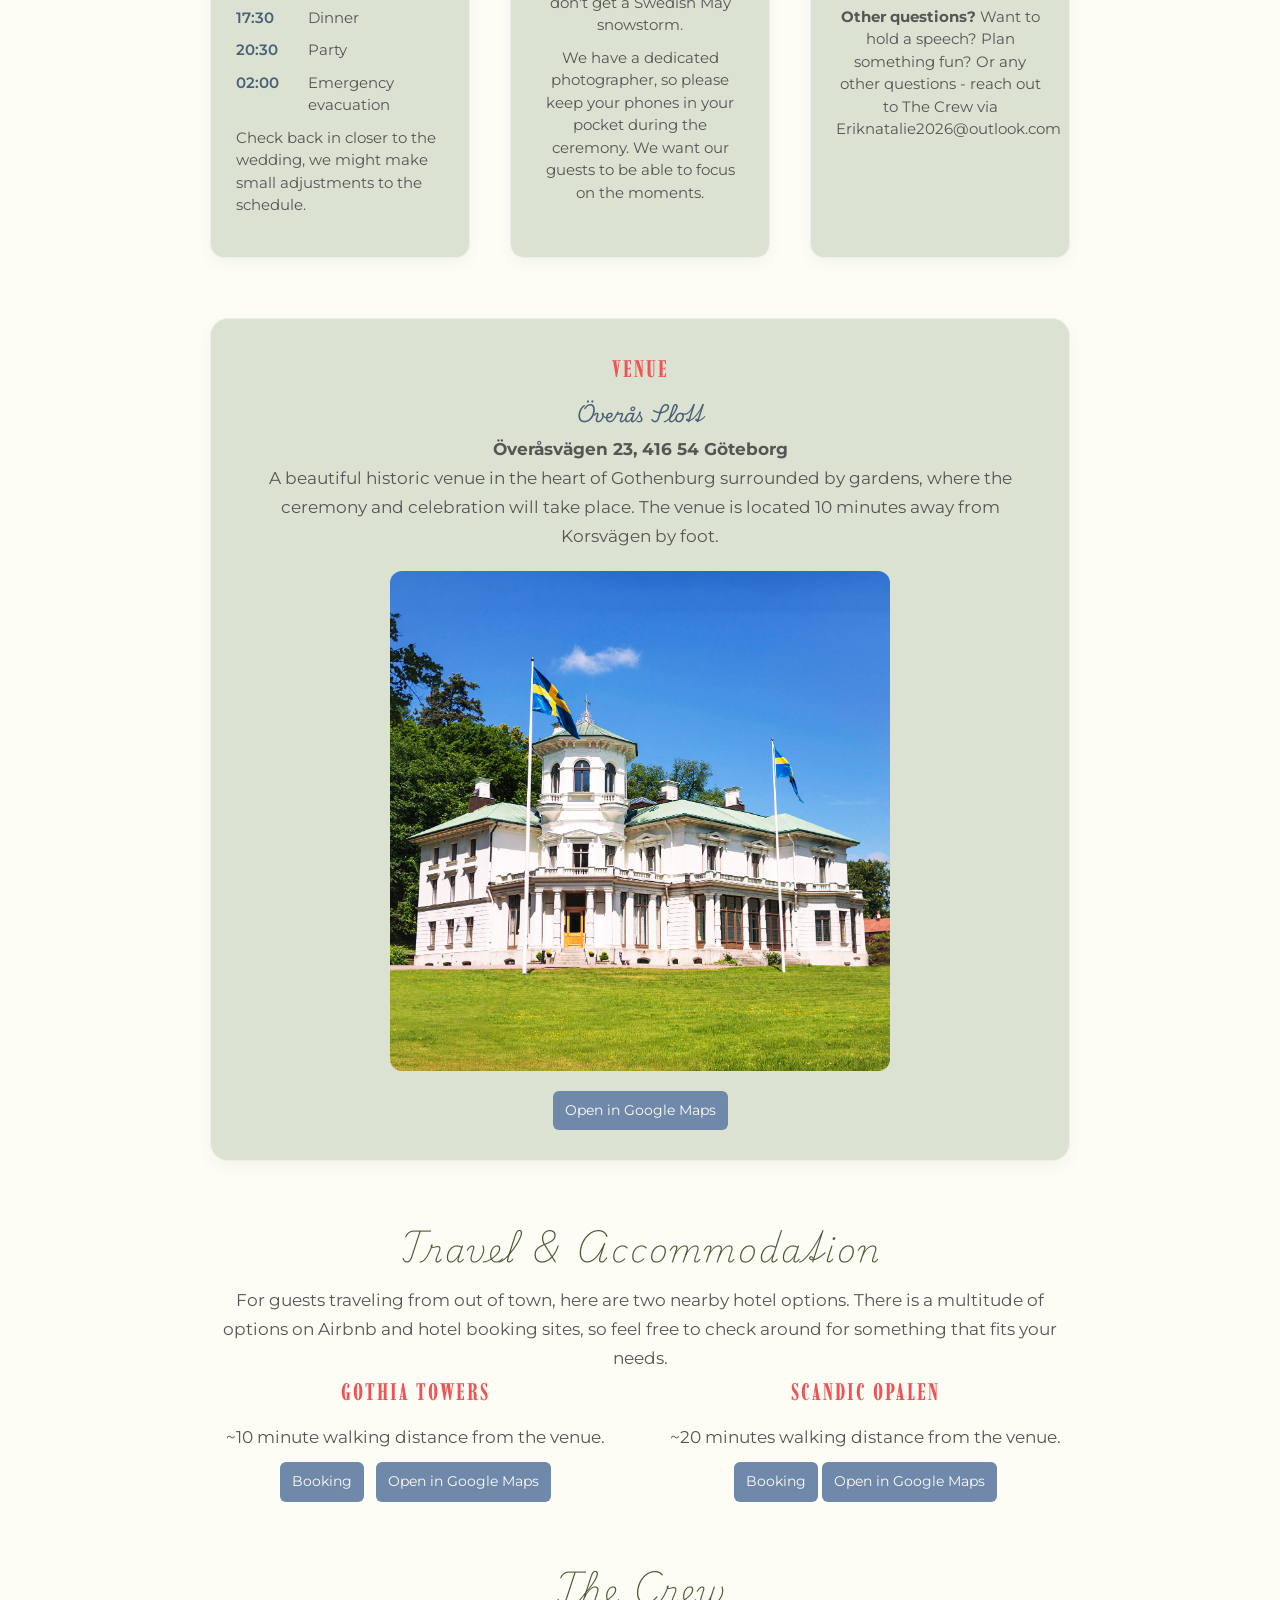
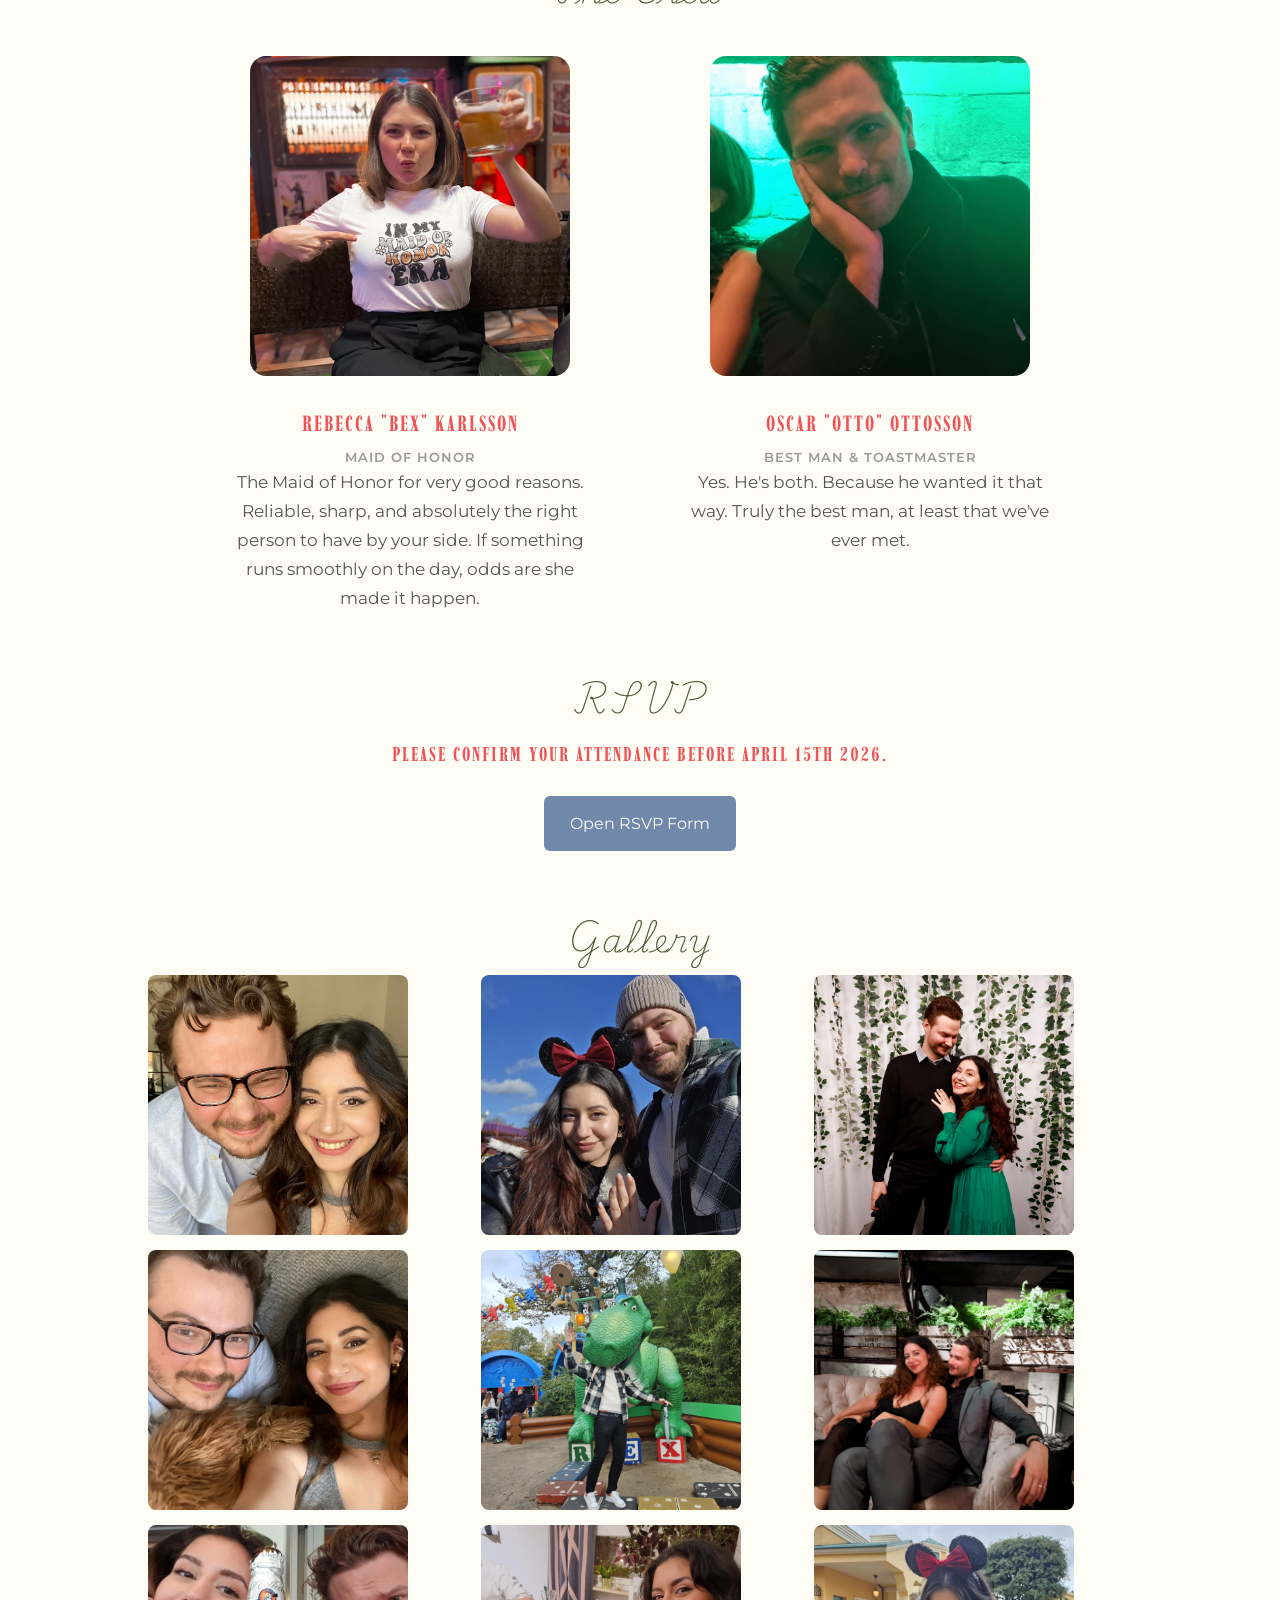
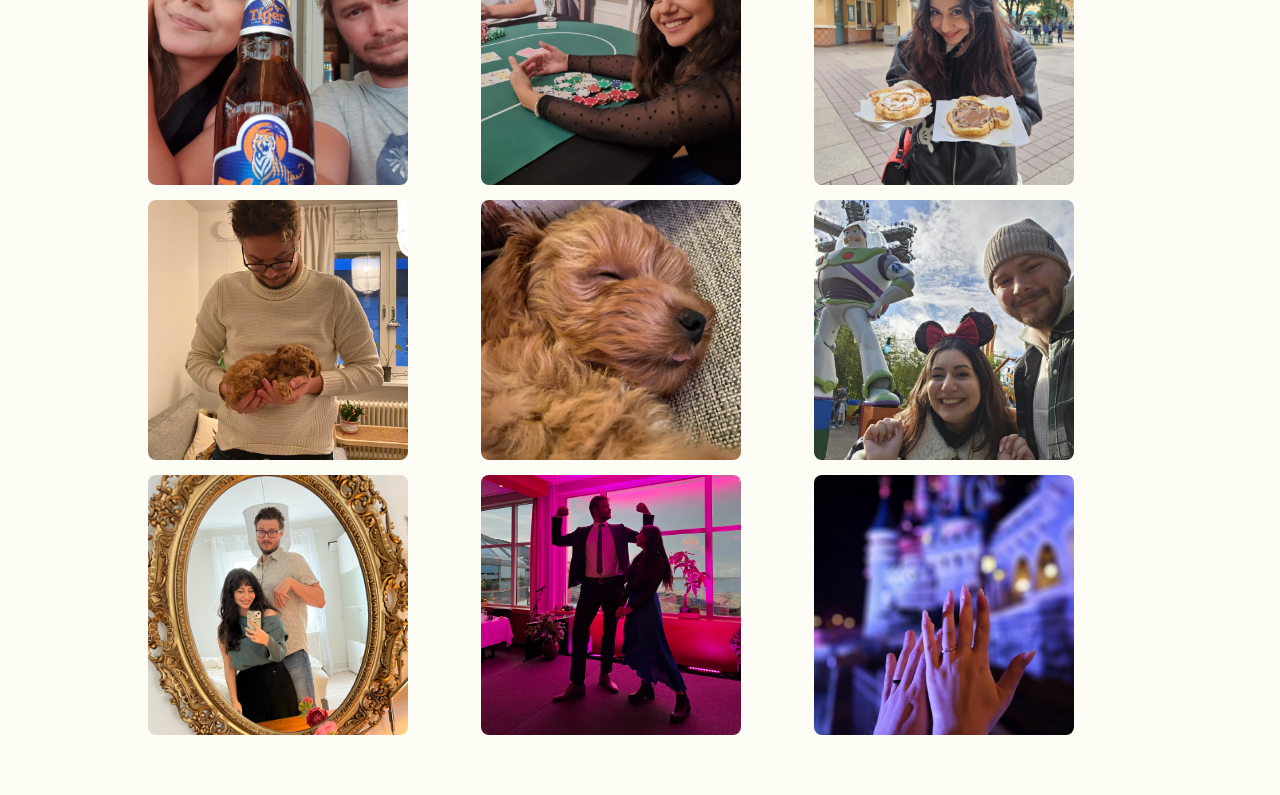
==== commit ef862d35: "modified:   index.html 	modified:   rsvp.html" ====
--- a/index.html
+++ b/index.html
@@ -123,7 +123,7 @@
 
       <div class="details-grid">
         <div>
-          <h3>Gothia Towers</h3>
+          <h3>GOTHIA TOWERS</h3>
           <p>~10 minute walking distance from the venue.</p>
           <p>
             <a
@@ -147,7 +147,7 @@
         </div>
 
         <div>
-          <h3>Scandic Opalen</h3>
+          <h3>SCANDIC OPALEN</h3>
           <p>~20 minutes walking distance from the venue.</p>
           <p>
             <a
@@ -176,7 +176,7 @@
       <div class="crew-grid">
         <div class="crew-member">
           <img src="img/maid-of-honor2.JPG" alt="Maid of honor" />
-          <h3>Rebecca "Bex" Karlsson</h3>
+          <h3>REBECCA "BEX" KARLSSON</h3>
           <p class="role">Maid of Honor</p>
           <p>
             The Maid of Honor for very good reasons. Reliable, sharp, and
@@ -186,7 +186,7 @@
         </div>
         <div class="crew-member">
           <img src="img/best-man.jpg" alt="Best man" />
-          <h3>Oscar "Otto" Ottosson</h3>
+          <h3>OSCAR "OTTO" OTTOSSON</h3>
           <p class="role">Best man & Toastmaster</p>
           <p>
             Yes. He's both. Because he wanted it that way. Truly the best man,
@@ -198,7 +198,7 @@
 
     <section id="rsvp" class="section rsvp">
       <h2>RSVP</h2>
-      <h3>Please confirm your attendance before April 15th 2026.</h3>
+      <h3>PLEASE CONFIRM YOUR ATTENDANCE BEFORE APRIL 15TH 2026.</h3>
       <a class="rsvp-button" href="rsvp.html">Open RSVP Form</a>
     </section>
     <section id="gallery" class="section">
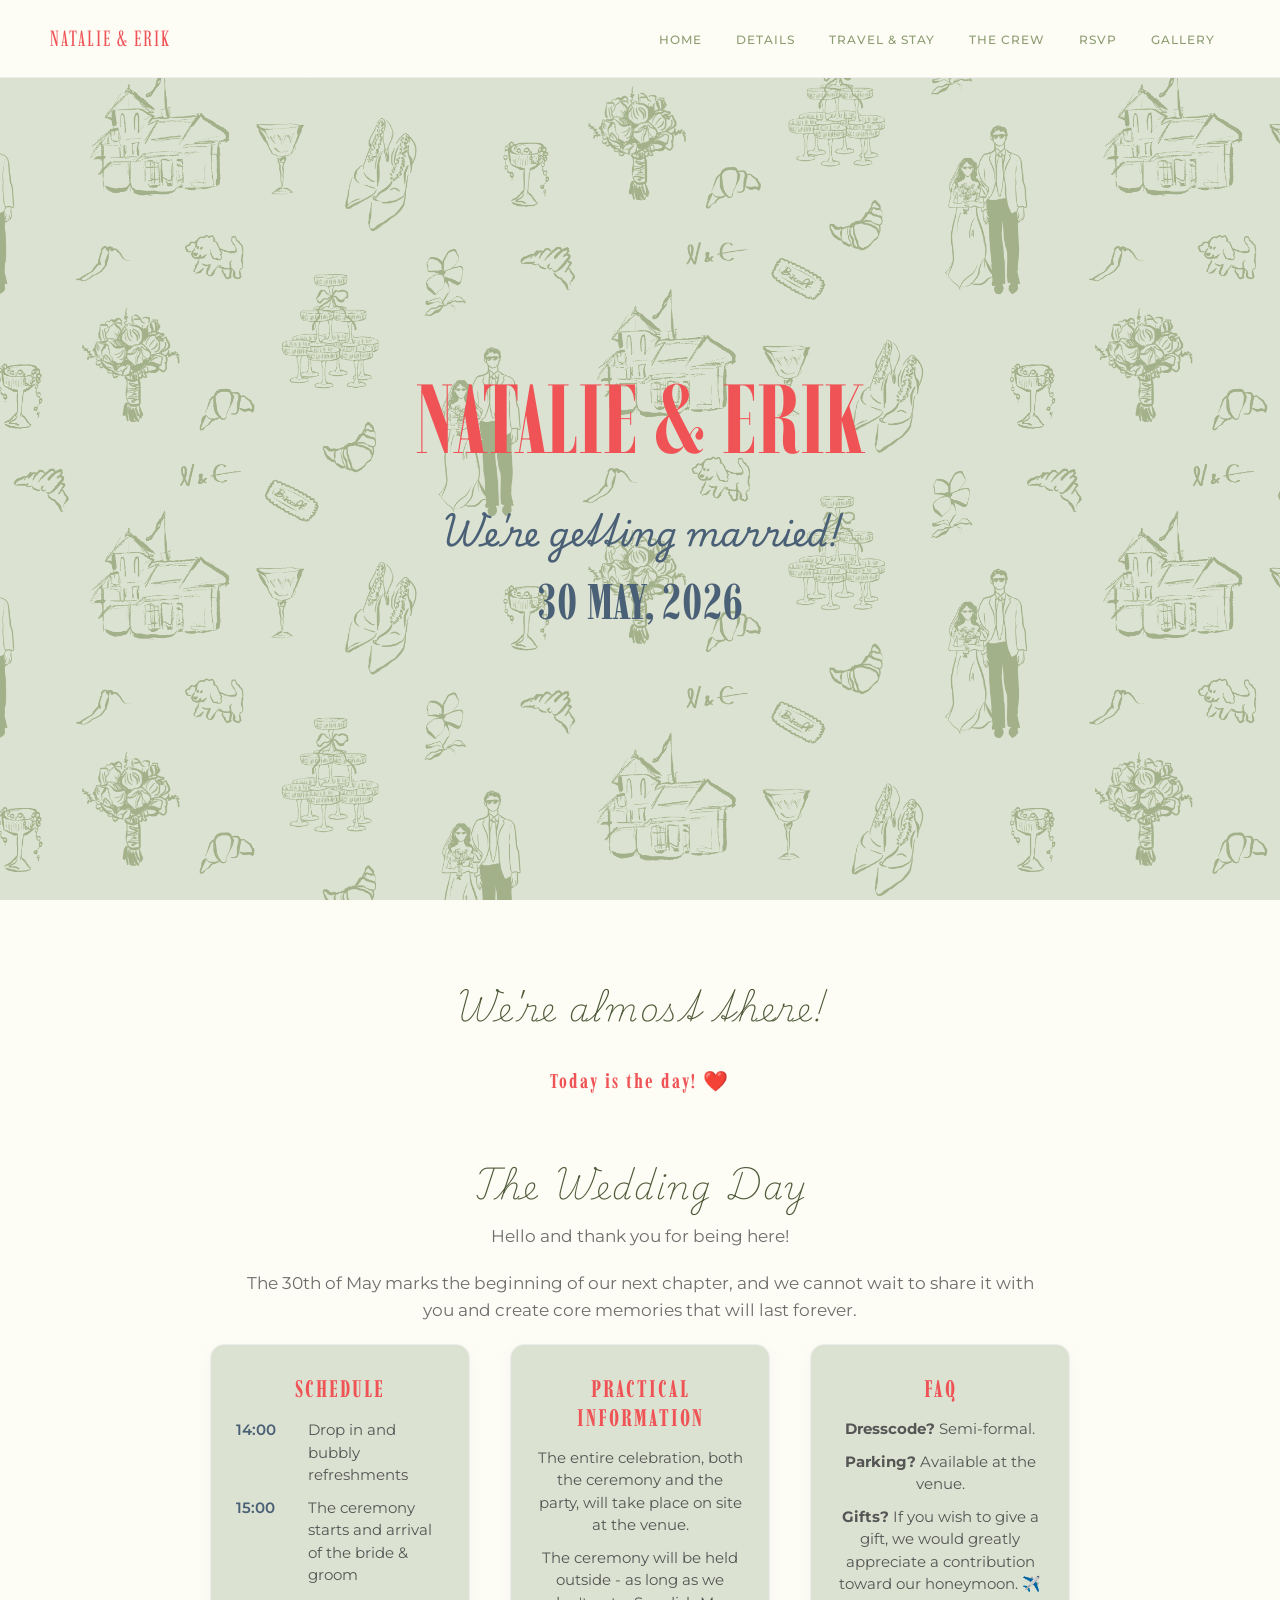
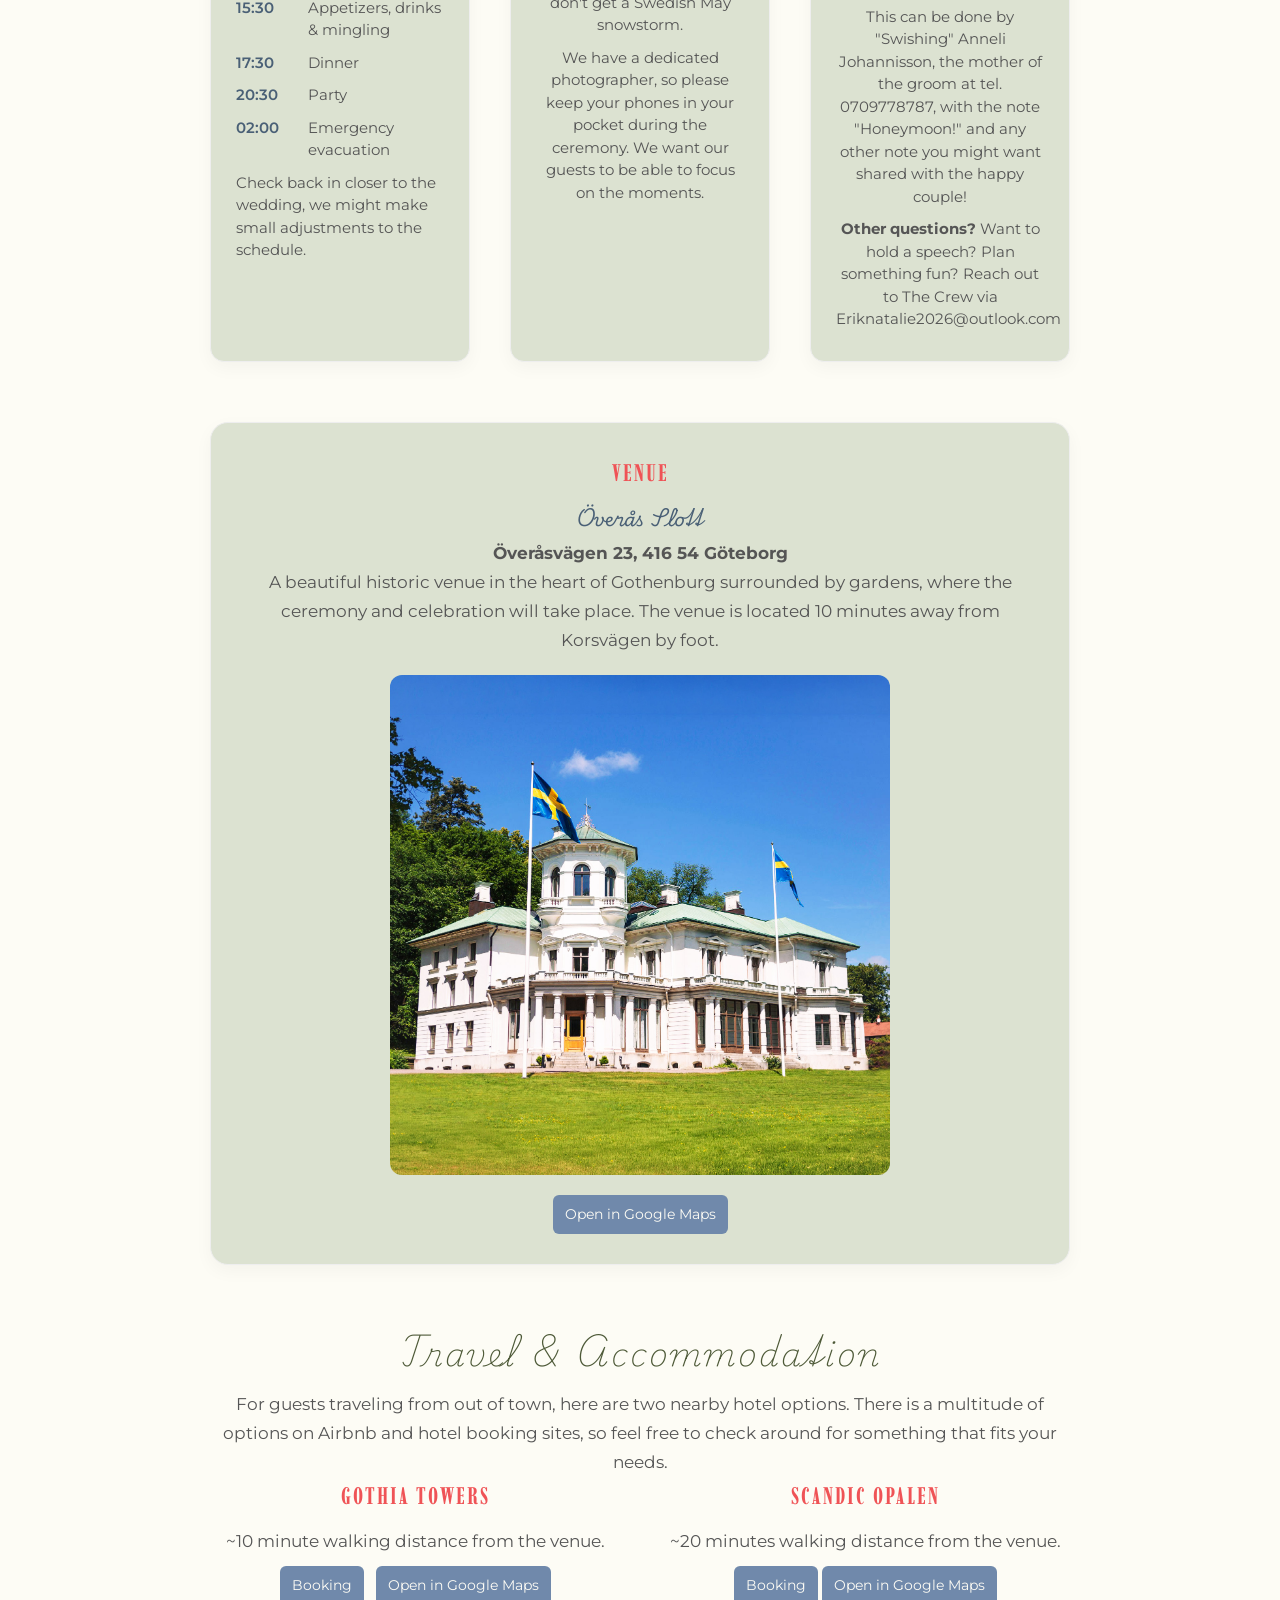
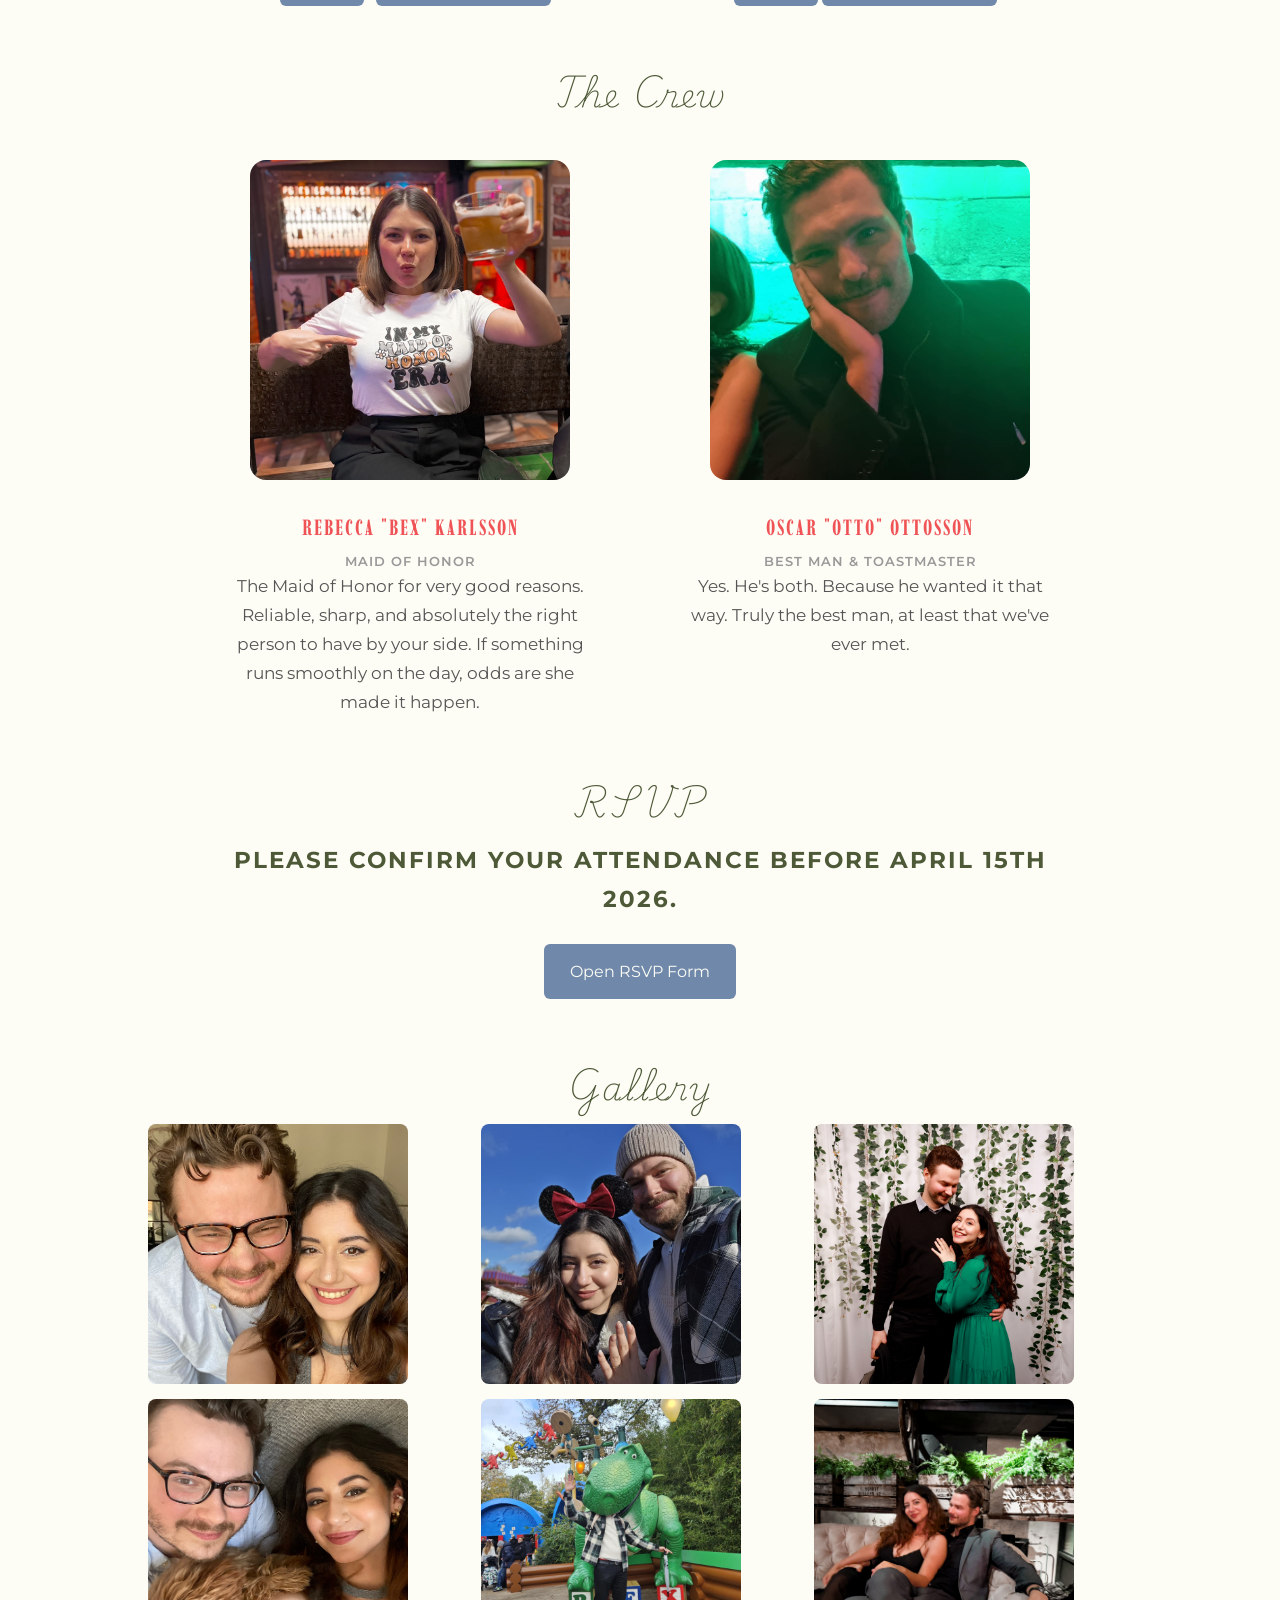
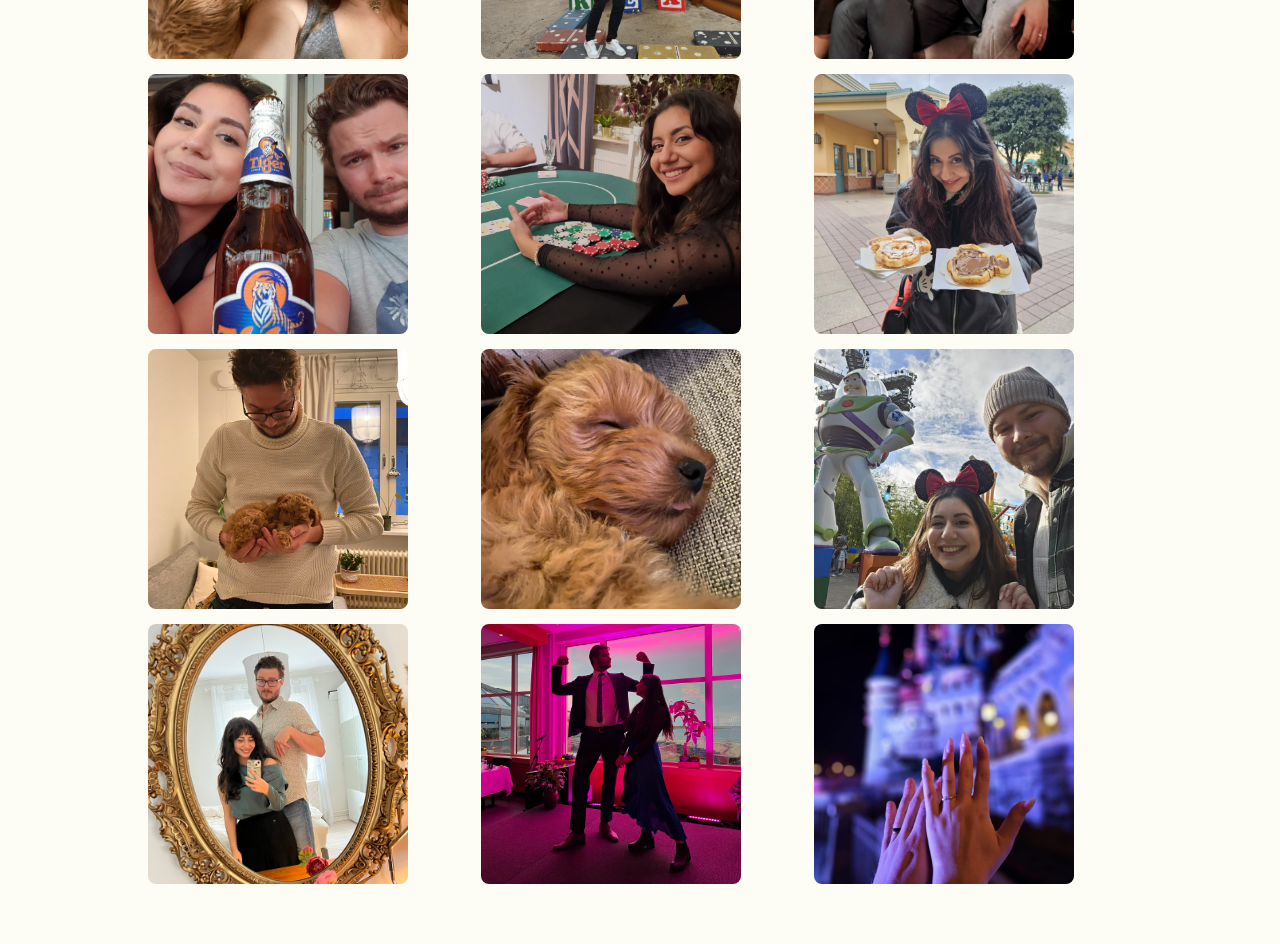
==== commit c3dad2a9: "modified:   index.html" ====
--- a/index.html
+++ b/index.html
@@ -51,8 +51,8 @@
         <div class="detail-card schedule-card">
           <h3>SCHEDULE</h3>
           <ul class="schedule-list">
-            <li><span>14:00</span>Welcome and cocktail hour</li>
-            <li><span>15:00</span>Arrival of the bride & groom, and ceremony</li>
+            <li><span>14:00</span>Drop in and bubbly refreshments</li>
+            <li><span>15:00</span>The ceremony starts and arrival of the bride & groom</li>
             <li><span>15:30</span>Appetizers, drinks & mingling</li>
             <li><span>17:30</span>Dinner</li>
             <li><span>20:30</span>Party</li>
@@ -83,8 +83,11 @@
             <strong>Gifts?</strong> If you wish to give a gift, we would greatly appreciate a
             contribution toward our honeymoon. ✈️
           </p>
-          <p>
-            <strong>Other questions?</strong> Want to hold a speech? Plan something fun? Or any other questions - reach out to The Crew via Eriknatalie2026@outlook.com
+                    <p>
+            This can be done by "Swishing" Anneli Johannisson, the mother of the groom at tel. 0709778787, with the note "Honeymoon!" and any other note you might want shared with the happy couple!
+          </p>
+          <p>
+            <strong>Other questions?</strong> Want to hold a speech? Plan something fun? Reach out to The Crew via Eriknatalie2026@outlook.com
           </p>
 
         </div>
--- a/css/style.css
+++ b/css/style.css
@@ -12,7 +12,7 @@
     --gettingmarriedtexts: #4A6076;
     --natalieerik: #EF5356;
     --buttons: #7089AB;
-    --buttonhover: #811b33;
+    --buttonhover: #4A6076;
 }
 
 * {
@@ -421,11 +421,13 @@
     font-style: italic;
 }
 
+
+
 .rsvp h3 {
-        font-family: 'Imbue', serif;
-            font-size: 20px;
+font-family: 'Montserrat', sans-serif;
+            font-size: 23px;
             letter-spacing: 2px;
-            color: #EF5356;
+            color:#4D5937;
 }
 
 /* Elegant frame around Google Form */
